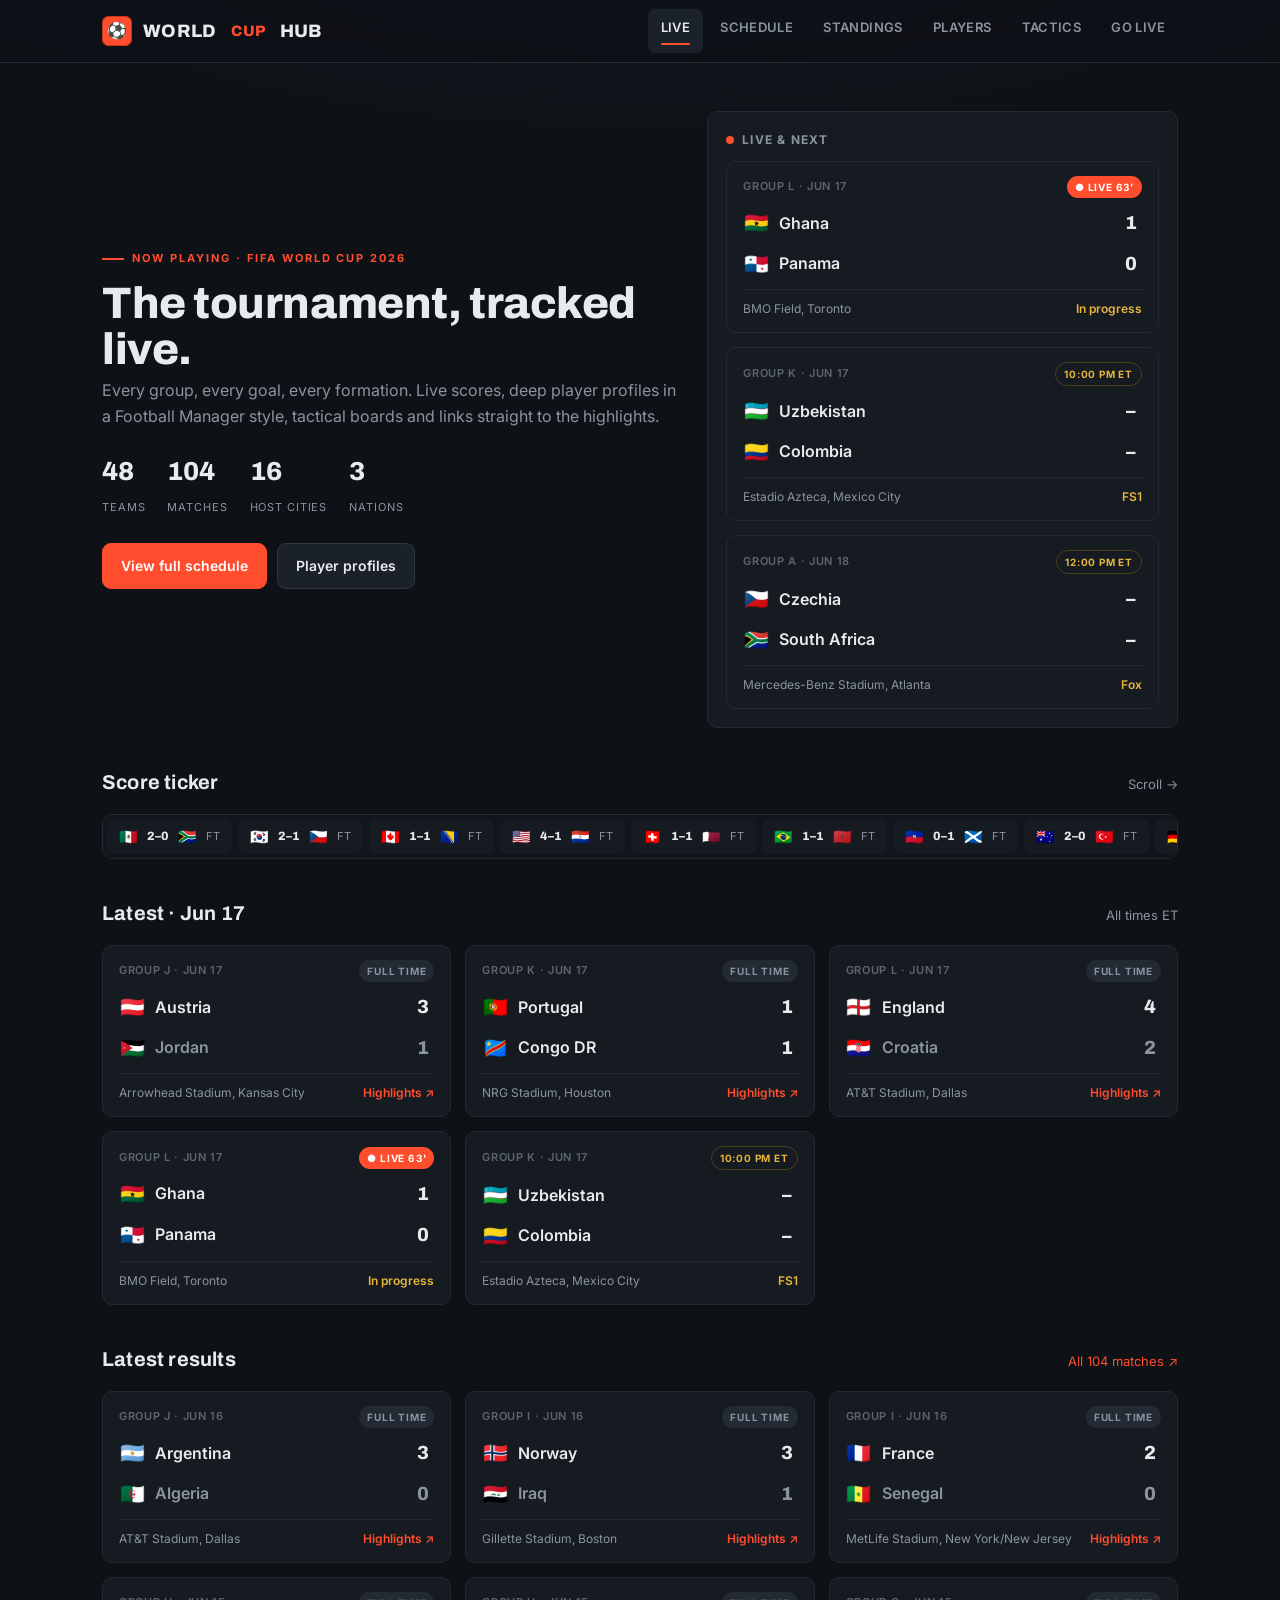
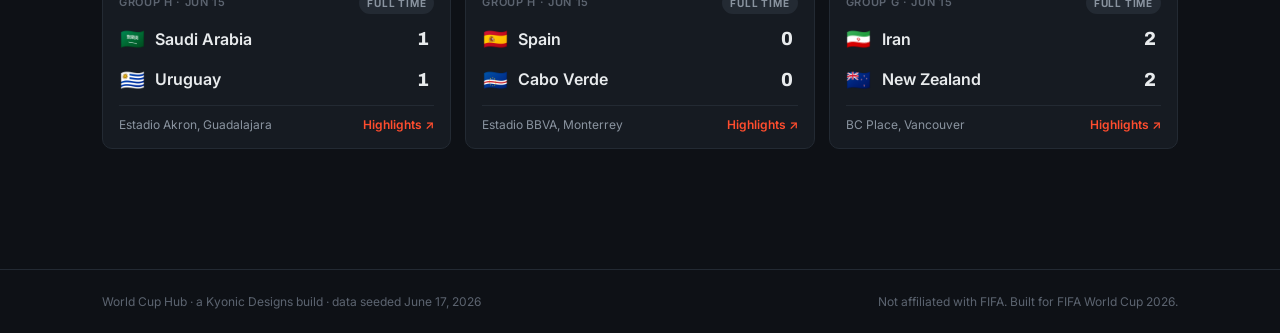
==== index.html @ a7c77908 "Add files via upload" ====
<!DOCTYPE html>
<html lang="en">
<head>
<meta charset="UTF-8" />
<meta name="viewport" content="width=device-width, initial-scale=1.0" />
<title>World Cup Hub — Live</title>
<link rel="preconnect" href="https://fonts.googleapis.com" />
<link rel="preconnect" href="https://fonts.gstatic.com" crossorigin />
<link href="https://fonts.googleapis.com/css2?family=Archivo:wght@600;700;800&family=Inter:wght@400;500;600;700&family=JetBrains+Mono:wght@400;500&display=swap" rel="stylesheet" />
<link rel="stylesheet" href="assets/style.css" />
</head>
<body>
<main class="wrap">
  <section class="hero">
    <div>
      <div class="eyebrow">Now playing</div>
      <h1 class="page" id="heroTitle">The tournament, tracked live.</h1>
      <p class="lede">Every group, every goal, every formation. Live scores, deep player profiles in a Football Manager style, tactical boards and links straight to the highlights.</p>
      <div class="hero-meta" id="heroMeta"></div>
      <div style="display:flex;gap:10px;margin-top:24px;flex-wrap:wrap">
        <a class="btn primary" href="schedule.html">View full schedule</a>
        <a class="btn" href="players.html">Player profiles</a>
      </div>
    </div>
    <div class="hero-art">
      <div class="panel" style="padding:18px">
        <div style="display:flex;align-items:center;gap:8px;margin-bottom:12px"><span class="dotlive" style="width:8px;height:8px;border-radius:50%;background:var(--accent)"></span><span style="font-size:12px;letter-spacing:.1em;text-transform:uppercase;color:var(--mute);font-weight:700">Live & next</span></div>
        <div id="heroMatches" class="grid"></div>
      </div>
    </div>
  </section>

  <div class="section-head" style="margin-top:30px"><h2>Score ticker</h2><span class="hint">Scroll →</span></div>
  <div class="ticker" id="ticker"></div>

  <div class="section-head"><h2 id="todayHead">Latest</h2><span class="hint">All times ET</span></div>
  <div class="grid cols-3" id="today"></div>

  <div class="section-head"><h2>Latest results</h2><a class="hint" href="schedule.html" style="color:var(--accent)">All 104 matches ↗</a></div>
  <div class="grid cols-3" id="recent"></div>
</main>

<script src="assets/data.js"></script>
<script src="assets/app.js"></script>

<script src="assets/live.js"></script> 
<script>
  mountNav("index.html");
  mountFoot();

  // pick the most recent date that has any finished or live match
  function latestActiveDate() {
    const played = WC.matches.filter(m => m.status !== "UP");
    return played.length ? played[played.length - 1].date : (WC.matches[0] && WC.matches[0].date);
  }

  function renderPage() {
    document.querySelector(".eyebrow").innerHTML = `Now playing · ${WC.meta.name}`;

    const meta = [
      [WC.meta.teams, "Teams"], [WC.meta.matches, "Matches"],
      ["16", "Host cities"], ["3", "Nations"]
    ];
    document.getElementById("heroMeta").innerHTML =
      meta.map(([b, s]) => `<div class="m"><b>${b}</b><span>${s}</span></div>`).join("");

    // hero: live games first, then next upcoming
    const heroEl = document.getElementById("heroMatches");
    heroEl.innerHTML = "";
    const live = WC.matches.filter(m => m.status === "LIVE");
    const upNext = WC.matches.filter(m => m.status === "UP").slice(0, 2);
    [...live, ...upNext].slice(0, 3).forEach(m => heroEl.append(matchCard(m)));

    // ticker: finished + live
    const tk = document.getElementById("ticker");
    tk.innerHTML = "";
    WC.matches.filter(m => m.status !== "UP").forEach(m => {
      tk.append(el(`<div class="tk">
        ${m.status === "LIVE" ? '<span class="dotlive"></span>' : ""}
        <span class="flag" style="font-size:15px;width:auto">${flag(m.hc)}</span>
        <span class="ts">${m.hs}–${m.as}</span>
        <span class="flag" style="font-size:15px;width:auto">${flag(m.ac)}</span>
        <span style="color:var(--mute);font-size:11px">${m.status === "LIVE" ? m.minute : "FT"}</span>
      </div>`));
    });

    // today = latest active date
    const today = latestActiveDate();
    document.querySelector("#todayHead").textContent = `Latest · ${today}`;
    const todayEl = document.getElementById("today");
    todayEl.innerHTML = "";
    WC.matches.filter(m => m.date === today).forEach(m => todayEl.append(matchCard(m)));

    // recent finished, excluding the latest date, newest first
    const recentEl = document.getElementById("recent");
    recentEl.innerHTML = "";
    WC.matches.filter(m => m.status === "FT" && m.date !== today)
      .slice(-6).reverse().forEach(m => recentEl.append(matchCard(m)));
  }

  // If live.js is loaded, fetch first then render. Otherwise render seed data.
  async function start() {
    if (typeof goLive === "function") {
      await goLive();
      // keep scores ticking during live games
      setInterval(async () => { await goLive(); renderPage(); }, 60000);
    }
    renderPage();
  }
  start();
</script>
</body>
</html>
---- assets/style.css ----
/* ============================================================
   World Cup Hub — shared styles
   Identity: "broadcast control room"
   Palette : ink #0E1116 / panel #161B22 / line #232A33
             chalk #E8EBED / mute #8A94A0
             accent (live/vermilion) #FF4D2E
             pitch green #1C5C3A
   Type    : Archivo (display, condensed weight) + Inter (body)
   ============================================================ */

:root {
  --ink:    #0E1116;
  --ink-2:  #11161C;
  --panel:  #161B22;
  --panel-2:#1B212A;
  --line:   #232A33;
  --line-2: #2E3742;
  --chalk:  #E8EBED;
  --mute:   #8A94A0;
  --mute-2: #5C6470;
  --accent: #FF4D2E;
  --accent-d:#C7361C;
  --gold:   #E7B53C;
  --green:  #1C5C3A;
  --green-l:#2A7A50;
  --win:    #3FB36B;
  --draw:   #C9A227;
  --loss:   #B3433F;
  --radius: 10px;
  --maxw:   1120px;
}

* { box-sizing: border-box; margin: 0; padding: 0; }

html { scroll-behavior: smooth; }

body {
  background:
    radial-gradient(1200px 500px at 50% -200px, #1a212b 0%, transparent 70%),
    var(--ink);
  color: var(--chalk);
  font-family: "Inter", system-ui, -apple-system, sans-serif;
  font-size: 16px;
  line-height: 1.6;
  -webkit-font-smoothing: antialiased;
  min-height: 100vh;
}

a { color: inherit; text-decoration: none; }

.display { font-family: "Archivo", "Inter", sans-serif; }

/* ---------- top bar ---------- */
.topbar {
  position: sticky; top: 0; z-index: 50;
  background: rgba(14, 17, 22, 0.82);
  backdrop-filter: blur(12px);
  border-bottom: 1px solid var(--line);
}
.topbar-inner {
  max-width: var(--maxw); margin: 0 auto;
  display: flex; align-items: center; gap: 28px;
  padding: 0 22px; height: 62px;
}
.brand {
  display: flex; align-items: center; gap: 11px;
  font-family: "Archivo", sans-serif;
  font-weight: 800; font-size: 18px; letter-spacing: 0.02em;
  text-transform: uppercase;
}
.brand-mark {
  width: 30px; height: 30px; border-radius: 7px;
  background: var(--accent);
  display: grid; place-items: center;
  font-size: 16px; color: #fff;
  box-shadow: 0 0 0 1px var(--accent-d) inset;
}
.brand small { color: var(--accent); }
.nav { display: flex; gap: 4px; margin-left: auto; flex-wrap: wrap; }
.nav a {
  font-size: 13px; font-weight: 600; letter-spacing: 0.03em;
  text-transform: uppercase; color: var(--mute);
  padding: 8px 13px; border-radius: 7px;
  transition: color .15s, background .15s;
}
.nav a:hover { color: var(--chalk); background: var(--panel); }
.nav a.active { color: var(--chalk); background: var(--panel-2); }
.nav a.active::after {
  content: ""; display: block; height: 2px; margin-top: 6px;
  background: var(--accent); border-radius: 2px;
}

/* ---------- layout ---------- */
.wrap { max-width: var(--maxw); margin: 0 auto; padding: 30px 22px 80px; }
.eyebrow {
  font-size: 11px; font-weight: 700; letter-spacing: 0.18em;
  text-transform: uppercase; color: var(--accent);
  display: flex; align-items: center; gap: 8px;
}
.eyebrow::before { content: ""; width: 22px; height: 2px; background: var(--accent); }
h1.page { font-family: "Archivo", sans-serif; font-weight: 800; font-size: clamp(28px, 5vw, 44px); letter-spacing: -0.01em; line-height: 1.05; margin: 12px 0 6px; }
.lede { color: var(--mute); max-width: 60ch; }
.section-head { display: flex; align-items: baseline; justify-content: space-between; gap: 16px; margin: 38px 0 16px; flex-wrap: wrap; }
.section-head h2 { font-family: "Archivo", sans-serif; font-weight: 700; font-size: 20px; letter-spacing: 0.01em; }
.section-head .hint { font-size: 13px; color: var(--mute); }

/* ---------- panels & cards ---------- */
.panel {
  background: var(--panel); border: 1px solid var(--line);
  border-radius: var(--radius);
}
.grid { display: grid; gap: 14px; }
.cols-2 { grid-template-columns: repeat(2, 1fr); }
.cols-3 { grid-template-columns: repeat(3, 1fr); }
@media (max-width: 820px){ .cols-2,.cols-3 { grid-template-columns: 1fr; } }

/* ---------- match card ---------- */
.match {
  background: var(--panel); border: 1px solid var(--line);
  border-radius: var(--radius); padding: 14px 16px;
  display: grid; gap: 10px;
  transition: border-color .15s, transform .15s;
}
.match:hover { border-color: var(--line-2); transform: translateY(-1px); }
.match-top { display: flex; align-items: center; justify-content: space-between; font-size: 11px; letter-spacing: 0.06em; text-transform: uppercase; color: var(--mute); }
.match-grp { color: var(--mute-2); font-weight: 600; }
.row { display: grid; grid-template-columns: 1fr auto; align-items: center; gap: 10px; }
.team-line { display: flex; align-items: center; gap: 10px; font-weight: 600; }
.team-line.win { color: var(--chalk); }
.team-line.dim { color: var(--mute); }
.flag { font-size: 20px; line-height: 1; width: 26px; text-align: center; }
.score { font-family: "Archivo", sans-serif; font-weight: 800; font-size: 19px; min-width: 22px; text-align: center; }
.score.dim { color: var(--mute); }

.badge { font-size: 10px; font-weight: 700; letter-spacing: 0.08em; text-transform: uppercase; padding: 3px 8px; border-radius: 999px; }
.badge.ft { background: var(--line); color: var(--mute); }
.badge.live { background: var(--accent); color: #fff; animation: pulse 1.6s infinite; }
.badge.up { background: transparent; color: var(--gold); border: 1px solid #4a3d18; }
@keyframes pulse { 0%,100%{opacity:1} 50%{opacity:.55} }

.match-foot { display: flex; align-items: center; justify-content: space-between; gap: 10px; border-top: 1px solid var(--line); padding-top: 9px; font-size: 12px; color: var(--mute); }
.venue { display: flex; align-items: center; gap: 6px; min-width: 0; }
.venue span { overflow: hidden; text-overflow: ellipsis; white-space: nowrap; }
.hl-link { color: var(--accent); font-weight: 600; white-space: nowrap; display: inline-flex; align-items: center; gap: 5px; }
.hl-link:hover { text-decoration: underline; }
.kick { color: var(--gold); font-weight: 600; white-space: nowrap; }

/* ---------- standings table ---------- */
.group-card { padding: 0; overflow: hidden; }
.group-card h3 { font-family:"Archivo",sans-serif; font-size: 14px; letter-spacing: 0.06em; text-transform: uppercase; padding: 12px 14px; border-bottom: 1px solid var(--line); display:flex; align-items:center; gap:8px; }
.group-card h3 .tag { background: var(--accent); color:#fff; width:22px;height:22px;border-radius:6px;display:grid;place-items:center;font-weight:800;font-size:12px; }
table.standings { width: 100%; border-collapse: collapse; font-size: 13px; }
table.standings th { text-align: right; font-weight: 600; color: var(--mute-2); font-size: 10.5px; letter-spacing: 0.05em; text-transform: uppercase; padding: 8px 6px; }
table.standings th:first-child, table.standings td:first-child { text-align: left; padding-left: 14px; }
table.standings td { text-align: right; padding: 9px 6px; border-top: 1px solid var(--line); }
table.standings td:last-child, table.standings th:last-child { padding-right: 14px; }
table.standings tr.qual td:first-child { box-shadow: inset 3px 0 0 var(--win); }
table.standings td.pts { font-weight: 800; color: var(--chalk); }
.tn { display:flex; align-items:center; gap:8px; font-weight:600; }
.pos { color: var(--mute-2); width: 14px; display:inline-block; }

/* ---------- player card ---------- */
.pcard { background: var(--panel); border:1px solid var(--line); border-radius: var(--radius); overflow:hidden; transition: border-color .15s, transform .15s; cursor:pointer; }
.pcard:hover { border-color: var(--accent-d); transform: translateY(-2px); }
.pcard-head { display:flex; align-items:center; gap:13px; padding:15px 16px; background: linear-gradient(180deg,var(--panel-2),var(--panel)); border-bottom:1px solid var(--line); }
.pnum { font-family:"Archivo",sans-serif; font-weight:800; font-size:30px; color: var(--accent); line-height:1; min-width:42px; }
.pmeta h3 { font-size:16px; font-weight:700; }
.pmeta .sub { font-size:12px; color: var(--mute); display:flex; gap:7px; align-items:center; flex-wrap:wrap; }
.pos-pill { background: var(--green); color:#cfeede; font-size:10px; font-weight:700; padding:2px 7px; border-radius:5px; letter-spacing:0.04em; }
.pcard-body { padding: 14px 16px; }
.statline { display:grid; grid-template-columns: repeat(4,1fr); gap:8px; margin-bottom:12px; }
.stat { background: var(--ink-2); border:1px solid var(--line); border-radius:8px; padding:8px; text-align:center; }
.stat b { font-family:"Archivo",sans-serif; font-size:18px; display:block; }
.stat span { font-size:10px; color:var(--mute); text-transform:uppercase; letter-spacing:0.05em; }
.form-pill { font-family:"Archivo",sans-serif; font-weight:800; }

/* attribute bars */
.attrs { display:grid; grid-template-columns: 1fr 1fr; gap:6px 18px; }
.attr { display:grid; grid-template-columns: 1fr auto; align-items:center; gap:8px; font-size:12px; }
.attr .bar { grid-column: 1 / -1; height:5px; border-radius:3px; background: var(--line); overflow:hidden; }
.attr .bar i { display:block; height:100%; background: var(--accent); border-radius:3px; }
.attr .label { color: var(--mute); }
.attr .val { font-family:"Archivo",sans-serif; font-weight:700; font-size:12px; }

/* ---------- pitch / formation ---------- */
.pitch {
  position: relative; width: 100%; aspect-ratio: 68 / 105;
  background:
    repeating-linear-gradient(0deg, #1f6743 0 9%, #1b5c3a 9% 18%);
  border: 2px solid rgba(255,255,255,0.18); border-radius: 10px;
  overflow: hidden;
}
.pitch::before, .pitch::after { content:""; position:absolute; border:2px solid rgba(255,255,255,0.18); }
.pitch::before { left:50%; top:-1px; width:0; height:102%; border-width:0 0 0 2px; transform:translateX(-1px); }
.pmark { position:absolute; border:2px solid rgba(255,255,255,0.18); }
.center-circle { width:34%; aspect-ratio:1; border-radius:50%; left:33%; top:42%; }
.center-line { left:0; right:0; top:50%; height:0; border-width:2px 0 0 0; border-style:solid; border-color:rgba(255,255,255,0.18); }
.box-top { left:24%; right:24%; top:-2px; height:14%; border-top:0; }
.box-bot { left:24%; right:24%; bottom:-2px; height:14%; border-bottom:0; }
.spot { position:absolute; transform:translate(-50%,-50%); text-align:center; width:54px; }
.spot .dot { width:34px; height:34px; margin:0 auto; border-radius:50%; background: var(--ink); border:2px solid var(--chalk); display:grid; place-items:center; font-family:"Archivo",sans-serif; font-weight:800; font-size:13px; color:var(--chalk); box-shadow:0 2px 8px rgba(0,0,0,0.4); }
.spot.gk .dot { background: var(--gold); color:#1a1405; border-color:#1a1405; }
.spot .nm { font-size:10px; margin-top:3px; color:#eafff2; text-shadow:0 1px 3px rgba(0,0,0,0.7); font-weight:600; line-height:1.1; }

/* ---------- buttons / filters ---------- */
.chips { display:flex; gap:8px; flex-wrap:wrap; }
.chip { font-size:12px; font-weight:600; letter-spacing:0.03em; text-transform:uppercase; color:var(--mute); background:var(--panel); border:1px solid var(--line); padding:7px 13px; border-radius:999px; cursor:pointer; transition:all .15s; }
.chip:hover { color:var(--chalk); border-color:var(--line-2); }
.chip.on { background:var(--accent); border-color:var(--accent); color:#fff; }

.btn { display:inline-flex; align-items:center; gap:8px; font-weight:600; font-size:14px; padding:11px 18px; border-radius:9px; border:1px solid var(--line-2); background:var(--panel-2); color:var(--chalk); cursor:pointer; transition:all .15s; }
.btn:hover { border-color:var(--accent); }
.btn.primary { background:var(--accent); border-color:var(--accent); color:#fff; }
.btn.primary:hover { background:var(--accent-d); }

/* ---------- hero (home) ---------- */
.hero { display:grid; grid-template-columns: 1.1fr 0.9fr; gap:30px; align-items:center; padding:18px 0 8px; }
@media (max-width:900px){ .hero { grid-template-columns:1fr; } }
.hero-meta { display:flex; gap:22px; flex-wrap:wrap; margin-top:22px; }
.hero-meta .m b { font-family:"Archivo",sans-serif; font-weight:800; font-size:26px; display:block; }
.hero-meta .m span { font-size:11px; color:var(--mute); text-transform:uppercase; letter-spacing:0.08em; }
.hero-art { position:relative; }

/* live ticker */
.ticker { background:var(--ink-2); border:1px solid var(--line); border-radius:var(--radius); padding:4px; display:flex; gap:6px; overflow-x:auto; }
.ticker::-webkit-scrollbar { height:6px; }
.ticker::-webkit-scrollbar-thumb { background:var(--line-2); border-radius:3px; }
.tk { flex:0 0 auto; padding:8px 12px; border-radius:7px; background:var(--panel); font-size:12px; display:flex; align-items:center; gap:9px; white-space:nowrap; }
.tk .ts { font-family:"Archivo",sans-serif; font-weight:800; }
.tk .dotlive { width:7px;height:7px;border-radius:50%;background:var(--accent); animation:pulse 1.6s infinite; }

/* ---------- misc ---------- */
.callout { background:var(--ink-2); border:1px solid var(--line); border-left:3px solid var(--accent); border-radius:8px; padding:14px 16px; font-size:14px; color:var(--mute); }
.callout b { color:var(--chalk); }
code, pre { font-family:"JetBrains Mono", ui-monospace, monospace; }
pre { background:#0a0d11; border:1px solid var(--line); border-radius:10px; padding:16px; overflow-x:auto; font-size:13px; line-height:1.6; color:#cdd6e0; }
pre .c { color:#5c6470; } pre .k { color:#ff8a6e; } pre .s { color:#9ad19a; } pre .f { color:#e7b53c; }
.steps { counter-reset:s; display:grid; gap:14px; }
.step { display:grid; grid-template-columns:auto 1fr; gap:14px; }
.step .n { counter-increment:s; width:30px;height:30px;border-radius:8px;background:var(--accent);color:#fff;font-family:"Archivo",sans-serif;font-weight:800;display:grid;place-items:center; }
.step .n::before { content:counter(s); }
.step h4 { font-size:15px; margin-bottom:3px; }
.step p { font-size:14px; color:var(--mute); }
.step a { color:var(--accent); }

footer.foot { border-top:1px solid var(--line); margin-top:40px; }
.foot-inner { max-width:var(--maxw); margin:0 auto; padding:22px; display:flex; justify-content:space-between; gap:14px; flex-wrap:wrap; font-size:12px; color:var(--mute-2); }

:focus-visible { outline:2px solid var(--accent); outline-offset:2px; border-radius:4px; }
@media (prefers-reduced-motion: reduce){ *{ animation:none !important; transition:none !important; } }
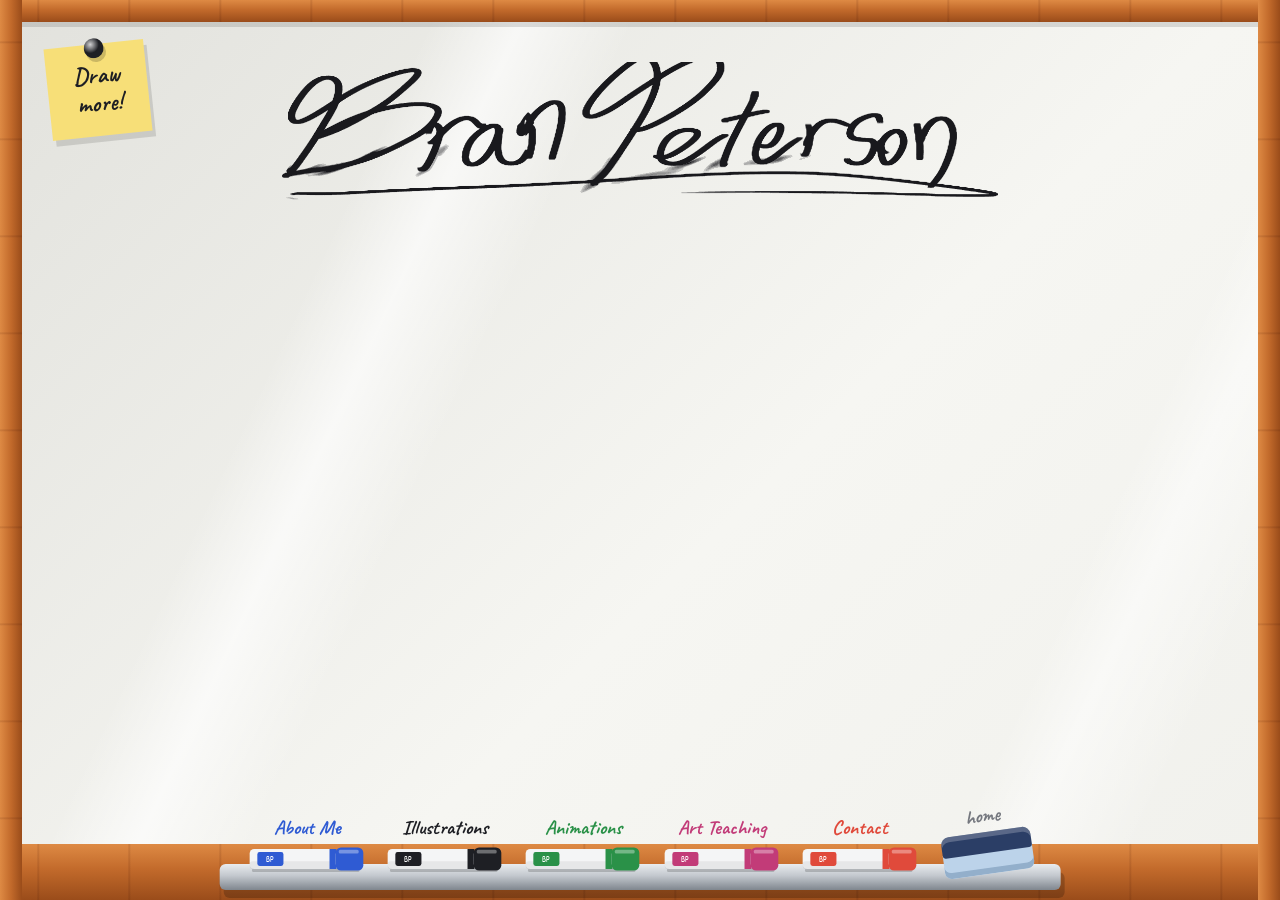
==== commit 01f6cd0b: "Replace World Cup Hub with Bran Peterson portfolio site Whiteboard themed portfolio for Bran Peterso" ====
--- a/index.html
+++ b/index.html
@@ -1,113 +1,182 @@
-<!DOCTYPE html>
+<!doctype html>
 <html lang="en">
 <head>
-<meta charset="UTF-8" />
-<meta name="viewport" content="width=device-width, initial-scale=1.0" />
-<title>World Cup Hub — Live</title>
-<link rel="preconnect" href="https://fonts.googleapis.com" />
-<link rel="preconnect" href="https://fonts.gstatic.com" crossorigin />
-<link href="https://fonts.googleapis.com/css2?family=Archivo:wght@600;700;800&family=Inter:wght@400;500;600;700&family=JetBrains+Mono:wght@400;500&display=swap" rel="stylesheet" />
-<link rel="stylesheet" href="assets/style.css" />
+<meta charset="utf-8">
+<meta name="viewport" content="width=device-width, initial-scale=1, viewport-fit=cover">
+<title>Bran Peterson | Illustrator, Animator, Art Teacher</title>
+<meta name="description" content="Bran Peterson: illustration, animation and art teaching portfolio. Commissions and workshops open.">
+<meta property="og:title" content="Bran Peterson">
+<meta property="og:description" content="Illustrator, animator and art teacher.">
+<meta property="og:image" content="images/doodles/signature.png">
+<link rel="icon" href="data:image/svg+xml,%3Csvg xmlns='http://www.w3.org/2000/svg' viewBox='0 0 32 32'%3E%3Crect width='32' height='32' rx='6' fill='%23C26A2B'/%3E%3Crect x='3' y='3' width='26' height='26' rx='3' fill='%23F6F6F2'/%3E%3Cpath d='M8 21c3-9 6-11 7-8s-4 8 0 7 5-7 9-6' stroke='%231E1F24' stroke-width='2.4' fill='none' stroke-linecap='round'/%3E%3C/svg%3E">
+<link rel="preconnect" href="https://fonts.googleapis.com">
+<link rel="preconnect" href="https://fonts.gstatic.com" crossorigin>
+<link href="https://fonts.googleapis.com/css2?family=Caveat:wght@500;700&family=Patrick+Hand&family=Permanent+Marker&display=swap" rel="stylesheet">
+<link rel="stylesheet" href="css/style.css">
 </head>
 <body>
-<main class="wrap">
-  <section class="hero">
-    <div>
-      <div class="eyebrow">Now playing</div>
-      <h1 class="page" id="heroTitle">The tournament, tracked live.</h1>
-      <p class="lede">Every group, every goal, every formation. Live scores, deep player profiles in a Football Manager style, tactical boards and links straight to the highlights.</p>
-      <div class="hero-meta" id="heroMeta"></div>
-      <div style="display:flex;gap:10px;margin-top:24px;flex-wrap:wrap">
-        <a class="btn primary" href="schedule.html">View full schedule</a>
-        <a class="btn" href="players.html">Player profiles</a>
+<a class="skip" href="#board">Skip to content</a>
+
+<!-- wood frame around the whole site -->
+<div class="frame" aria-hidden="true"><i class="t"></i><i class="b"></i><i class="l"></i><i class="r"></i><span class="lip"></span></div>
+
+<button id="drawmore" class="postit" type="button" aria-pressed="false" title="Draw on the board">
+  <span class="mag"></span><span id="dmtxt">Draw<br>more!</span>
+</button>
+<div class="toast" id="toast" role="status" aria-live="polite"></div>
+
+<main id="board" tabindex="-1">
+
+  <!-- ============ HOME ============ -->
+  <section class="view" id="v-home" aria-label="Home">
+    <div class="hero" id="hero">
+      <h1 class="sig" id="sig">
+        <span class="visually-hidden">Bran Peterson</span>
+        <svg id="sigsvg" aria-hidden="true"></svg>
+      </h1>
+      <p class="tag" id="tag"></p>
+
+      <a class="cluster" id="c-about" href="#about" data-go="about">
+        <span class="lab">About Me</span>
+        <span class="doodle"><img src="images/doodles/head.png" alt="" width="243" height="328">
+          <svg class="wink" viewBox="0 0 30 14" aria-hidden="true"><path d="M2 10 Q15 0 28 10"/></svg>
+          <span class="hello">hi, I'm Bran!</span></span>
+      </a>
+      <a class="cluster" id="c-ill" href="#illustrations" data-go="illustrations">
+        <span class="lab">Illustrations</span>
+        <span class="doodle"><img src="images/doodles/horse.png" alt="" width="474" height="451">
+          <svg class="dust" viewBox="0 0 60 30" aria-hidden="true"><path d="M50 8 L10 8 M56 18 L4 18 M46 27 L20 27"/></svg></span>
+      </a>
+      <a class="cluster" id="c-anim" href="#animations" data-go="animations">
+        <span class="lab">Animations</span>
+        <span class="doodle"><img src="images/doodles/camera.png" alt="" width="207" height="338">
+          <span class="reel r1"></span><span class="reel r2"></span><span class="cone"></span></span>
+      </a>
+      <a class="cluster" id="c-teach" href="#teaching" data-go="teaching">
+        <span class="lab">Art Teaching<br>Portfolio</span>
+        <span class="doodle"><img src="images/doodles/basket.png" alt="" width="423" height="405">
+          <svg class="apple" viewBox="0 0 44 48" aria-hidden="true"><circle cx="22" cy="27" r="17"/><path class="stem" d="M22 10 Q24 3 31 2"/></svg></span>
+      </a>
+      <a class="cluster" id="c-contact" href="#contact" data-go="contact">
+        <span class="lab">Contact /<br>Commissions</span>
+        <span class="doodle"><img src="images/doodles/mailhand.png" alt="" width="246" height="270">
+          <svg class="env" viewBox="0 0 60 42" aria-hidden="true"><rect x="3" y="3" width="54" height="36" rx="3"/><path d="M4 5 L30 24 L56 5"/></svg></span>
+      </a>
+      <div class="scrollhint" id="scrollhint" aria-hidden="true"><span>scroll<br>&darr;</span></div>
+    </div>
+    <div id="previews"></div>
+  </section>
+
+  <!-- ============ ILLUSTRATIONS ============ -->
+  <section class="view" id="v-illustrations" hidden aria-labelledby="t-ill">
+    <div class="shead"></div>
+    <header class="stitle c-ink"><h2 class="mh" id="t-ill">Illustrations</h2><span class="squig"></span><p class="sub" data-text="illustrations.intro"></p>
+      <div class="chips" id="chips" role="toolbar" aria-label="Filter illustrations"></div></header>
+    <div class="masonry" id="gallery"></div>
+  </section>
+
+  <!-- ============ ANIMATIONS ============ -->
+  <section class="view" id="v-animations" hidden aria-labelledby="t-anim">
+    <div class="shead"></div>
+    <header class="stitle c-green"><h2 class="mh" id="t-anim">Animations</h2><span class="squig"></span><p class="sub" data-text="animations.intro"></p></header>
+    <div class="screenwrap">
+      <div><div class="screen" id="reel"></div><p class="reelcap" id="reelcap"></p></div>
+      <div class="reelside"><div class="postit big" id="animnote"><span class="mag"></span></div>
+        <p class="hs c-green sidehand">loops, GIFs,<br>title cards</p></div>
+    </div>
+    <div class="h2 c-green"><h3 class="mh">Shorts &amp; loops</h3><span class="squig"></span></div>
+    <div class="strip" id="strip"></div>
+    <div class="h2 c-green"><h3 class="mh">How a shot gets made</h3><span class="squig"></span></div>
+    <div class="process" id="process"></div>
+  </section>
+
+  <!-- ============ ART TEACHING ============ -->
+  <section class="view" id="v-teaching" hidden aria-labelledby="t-teach">
+    <div class="shead"></div>
+    <header class="stitle c-magenta"><h2 class="mh" id="t-teach">Art Teaching</h2><span class="squig"></span><p class="sub" data-text="teaching.intro"></p></header>
+
+    <div class="teachtop">
+      <div><h3 class="mh h-sm">What I teach</h3><ul class="checks" id="checks"></ul></div>
+      <div class="basketcol"><img src="images/doodles/basket.png" alt="" class="basketimg"><div class="postit pink" id="tip"><span class="mag"></span></div></div>
+      <div class="bigcircle" id="taught"></div>
+    </div>
+
+    <!-- Teaching philosophy -->
+    <div class="h2 c-magenta"><h3 class="mh">Teaching philosophy</h3><span class="squig"></span></div>
+    <div class="philosophy">
+      <figure class="bubble" id="quote"></figure>
+      <ol class="principles" id="principles"></ol>
+    </div>
+
+    <!-- Classroom photos -->
+    <div class="h2 c-magenta h2-row"><div><h3 class="mh">In the classroom</h3><span class="squig"></span></div>
+      <span class="postit blue small tilt-r">photos shared<br>with permission</span></div>
+    <div class="clothesline" id="classroom"></div>
+
+    <div class="h2 c-magenta"><h3 class="mh">Lesson plans</h3><span class="squig"></span></div>
+    <div class="lessons" id="lessons"></div>
+
+    <div class="h2 c-magenta"><h3 class="mh">Student work</h3><span class="squig"></span></div>
+    <div class="wall" id="wall"></div>
+    <p class="center"><a class="see c-magenta" href="#contact" data-go="contact">book a workshop</a></p>
+  </section>
+
+  <!-- ============ ABOUT ============ -->
+  <section class="view" id="v-about" hidden aria-labelledby="t-about">
+    <div class="shead"></div>
+    <header class="stitle c-blue"><h2 class="mh" id="t-about">About Me</h2><span class="squig"></span></header>
+    <div class="aboutgrid">
+      <div class="polaroid"><span class="mag" style="--c:var(--blue)"></span><div class="ph" id="aboutphoto"></div><span class="cap">me, probably drawing</span></div>
+      <div><div class="bio" id="bio"></div>
+        <h3 class="mh h-sm">Tools I use</h3><div class="tools" id="tools"></div></div>
+    </div>
+    <div class="h2"><h3 class="mh">So far</h3></div>
+    <div class="timeline" id="timeline"></div>
+  </section>
+
+  <!-- ============ CONTACT ============ -->
+  <section class="view" id="v-contact" hidden aria-labelledby="t-contact">
+    <div class="shead"></div>
+    <header class="stitle c-red"><h2 class="mh" id="t-contact">Let's make something</h2><span class="squig"></span><p class="sub" data-text="contact.intro"></p></header>
+    <div class="contactgrid">
+      <div>
+        <div class="menu"><span class="mag"></span><span class="mag m2"></span><h3>Commission menu</h3><div id="menu"></div></div>
+        <div class="oval" id="reach"></div>
       </div>
-    </div>
-    <div class="hero-art">
-      <div class="panel" style="padding:18px">
-        <div style="display:flex;align-items:center;gap:8px;margin-bottom:12px"><span class="dotlive" style="width:8px;height:8px;border-radius:50%;background:var(--accent)"></span><span style="font-size:12px;letter-spacing:.1em;text-transform:uppercase;color:var(--mute);font-weight:700">Live & next</span></div>
-        <div id="heroMatches" class="grid"></div>
-      </div>
+      <form id="form" novalidate>
+        <div class="two">
+          <div class="f"><label for="fn">Your name</label><input id="fn" name="name" type="text" autocomplete="name" required></div>
+          <div class="f"><label for="fe">Email</label><input id="fe" name="email" type="email" autocomplete="email" required></div>
+        </div>
+        <fieldset class="f"><legend>What are we making?</legend><div class="opts" id="opts"></div></fieldset>
+        <div class="f"><label for="fm">Tell me about it</label><textarea id="fm" name="message" required placeholder="What you have in mind, rough timeline, where it'll be used..."></textarea></div>
+        <input type="text" name="_gotcha" class="hp" tabindex="-1" autocomplete="off" aria-hidden="true">
+        <div class="sendrow" id="sendrow">
+          <button class="send" id="send" type="submit">Send</button>
+          <img class="hand" src="images/doodles/mailhand.png" alt="">
+          <svg class="env2" viewBox="0 0 60 42" aria-hidden="true"><rect x="3" y="3" width="54" height="36" rx="3"/><path d="M4 5 L30 24 L56 5"/></svg>
+          <span class="formmsg" id="formmsg" role="status" aria-live="polite"></span>
+        </div>
+      </form>
     </div>
   </section>
-
-  <div class="section-head" style="margin-top:30px"><h2>Score ticker</h2><span class="hint">Scroll →</span></div>
-  <div class="ticker" id="ticker"></div>
-
-  <div class="section-head"><h2 id="todayHead">Latest</h2><span class="hint">All times ET</span></div>
-  <div class="grid cols-3" id="today"></div>
-
-  <div class="section-head"><h2>Latest results</h2><a class="hint" href="schedule.html" style="color:var(--accent)">All 104 matches ↗</a></div>
-  <div class="grid cols-3" id="recent"></div>
 </main>
 
-<script src="assets/data.js"></script>
-<script src="assets/app.js"></script>
+<canvas id="ink" aria-hidden="true"></canvas>
 
-<script src="assets/live.js"></script> 
-<script>
-  mountNav("index.html");
-  mountFoot();
+<div class="lb" id="lb" role="dialog" aria-modal="true" aria-label="Enlarged image" hidden>
+  <button class="nav" id="lbprev" type="button" aria-label="Previous">&larr; prev</button>
+  <div class="sheet lbsheet"><span class="mag"></span><span class="mag m2" style="--c:var(--blue)"></span><div id="lbart"></div></div>
+  <div class="lbpost" id="lbinfo"></div>
+  <button class="nav" id="lbnext" type="button" aria-label="Next">next &rarr;</button>
+  <button class="nav x" id="lbx" type="button">esc to close &times;</button>
+</div>
 
-  // pick the most recent date that has any finished or live match
-  function latestActiveDate() {
-    const played = WC.matches.filter(m => m.status !== "UP");
-    return played.length ? played[played.length - 1].date : (WC.matches[0] && WC.matches[0].date);
-  }
+<div id="wipe" aria-hidden="true"><div class="cover"></div><div class="eraser"></div></div>
+<nav id="tray" aria-label="Sections"></nav>
 
-  function renderPage() {
-    document.querySelector(".eyebrow").innerHTML = `Now playing · ${WC.meta.name}`;
-
-    const meta = [
-      [WC.meta.teams, "Teams"], [WC.meta.matches, "Matches"],
-      ["16", "Host cities"], ["3", "Nations"]
-    ];
-    document.getElementById("heroMeta").innerHTML =
-      meta.map(([b, s]) => `<div class="m"><b>${b}</b><span>${s}</span></div>`).join("");
-
-    // hero: live games first, then next upcoming
-    const heroEl = document.getElementById("heroMatches");
-    heroEl.innerHTML = "";
-    const live = WC.matches.filter(m => m.status === "LIVE");
-    const upNext = WC.matches.filter(m => m.status === "UP").slice(0, 2);
-    [...live, ...upNext].slice(0, 3).forEach(m => heroEl.append(matchCard(m)));
-
-    // ticker: finished + live
-    const tk = document.getElementById("ticker");
-    tk.innerHTML = "";
-    WC.matches.filter(m => m.status !== "UP").forEach(m => {
-      tk.append(el(`<div class="tk">
-        ${m.status === "LIVE" ? '<span class="dotlive"></span>' : ""}
-        <span class="flag" style="font-size:15px;width:auto">${flag(m.hc)}</span>
-        <span class="ts">${m.hs}–${m.as}</span>
-        <span class="flag" style="font-size:15px;width:auto">${flag(m.ac)}</span>
-        <span style="color:var(--mute);font-size:11px">${m.status === "LIVE" ? m.minute : "FT"}</span>
-      </div>`));
-    });
-
-    // today = latest active date
-    const today = latestActiveDate();
-    document.querySelector("#todayHead").textContent = `Latest · ${today}`;
-    const todayEl = document.getElementById("today");
-    todayEl.innerHTML = "";
-    WC.matches.filter(m => m.date === today).forEach(m => todayEl.append(matchCard(m)));
-
-    // recent finished, excluding the latest date, newest first
-    const recentEl = document.getElementById("recent");
-    recentEl.innerHTML = "";
-    WC.matches.filter(m => m.status === "FT" && m.date !== today)
-      .slice(-6).reverse().forEach(m => recentEl.append(matchCard(m)));
-  }
-
-  // If live.js is loaded, fetch first then render. Otherwise render seed data.
-  async function start() {
-    if (typeof goLive === "function") {
-      await goLive();
-      // keep scores ticking during live games
-      setInterval(async () => { await goLive(); renderPage(); }, 60000);
-    }
-    renderPage();
-  }
-  start();
-</script>
+<script src="js/content.js"></script>
+<script src="js/signature.js"></script>
+<script src="js/main.js"></script>
 </body>
 </html>
--- a/css/style.css
+++ b/css/style.css
@@ -0,0 +1,403 @@
+/* =====================================================================
+   Bran Peterson portfolio: the whiteboard
+   Layout idea: the browser window IS the whiteboard. A wood frame sits
+   fixed around the edges, the board surface scrolls inside it, and the
+   marker tray at the bottom is the navigation.
+   ===================================================================== */
+:root{
+  /* marker colors = sections */
+  --ink:#1E1F24; --blue:#2F5BD3; --green:#2A9148; --magenta:#C23B78; --red:#E04A3B;
+  /* board + furniture */
+  --board:#F6F6F2; --board-edge:#E4E4DE; --paper:#FFFFFF; --ghost:#A4A7AC;
+  --wood:#C26A2B; --wood-hi:#DE8A44; --wood-lo:#9A4C1A;
+  --postit:#F7DF78; --postit-pink:#F3B8C8; --postit-blue:#BFE3F2; --postit-green:#C9EBB5;
+  --grey:#74777E; --body:#33363C; --wall:#2A2724;
+  /* type */
+  --fh:"Permanent Marker","Marker Felt","Comic Sans MS",cursive;
+  --fs:"Caveat","Segoe Print","Bradley Hand",cursive;
+  --fb:"Patrick Hand","Segoe Print","Comic Sans MS",sans-serif;
+  /* sizes */
+  --frame:22px; --tray:74px; --shadow:5px 8px 0 rgba(0,0,0,.12);
+  color-scheme:light;
+}
+/* The whiteboard is a physical object, so it stays light. Only the wall
+   behind the frame (seen on overscroll / very wide screens) darkens. */
+@media (prefers-color-scheme:dark){ :root{ --wall:#141518; } }
+
+*{box-sizing:border-box}
+html,body{margin:0;height:100%}
+body{background:var(--wall);font-family:var(--fb);color:var(--ink);overflow:hidden;-webkit-font-smoothing:antialiased}
+img{max-width:100%}
+a{color:inherit}
+button{font:inherit;color:inherit}
+.visually-hidden{position:absolute!important;width:1px;height:1px;overflow:hidden;clip:rect(0 0 0 0);white-space:nowrap}
+.skip{position:fixed;left:-999px;top:8px;z-index:100;background:var(--postit);padding:8px 14px;font-family:var(--fs);font-weight:700;font-size:22px}
+.skip:focus{left:40px}
+:focus-visible{outline:3px dashed var(--blue);outline-offset:5px}
+.center{text-align:center}
+.c-ink{color:var(--ink)}.c-blue{color:var(--blue)}.c-green{color:var(--green)}.c-magenta{color:var(--magenta)}.c-red{color:var(--red)}
+
+/* ---------------- frame ---------------- */
+.frame{position:fixed;inset:0;pointer-events:none;z-index:50}
+.frame i{position:absolute;background:linear-gradient(180deg,var(--wood-hi),var(--wood) 45%,var(--wood-lo))}
+.frame i::after{content:"";position:absolute;inset:0;background:repeating-linear-gradient(90deg,transparent 0 37px,rgba(90,40,10,.16) 38px,transparent 40px 91px);mix-blend-mode:multiply}
+.frame .t{left:0;right:0;top:0;height:var(--frame)}
+.frame .b{left:0;right:0;bottom:0;height:calc(var(--tray) - 18px + env(safe-area-inset-bottom,0px))}
+.frame .l,.frame .r{top:0;bottom:0;width:var(--frame);background:linear-gradient(90deg,var(--wood-hi),var(--wood) 50%,var(--wood-lo))}
+.frame .l::after,.frame .r::after{background:repeating-linear-gradient(180deg,transparent 0 41px,rgba(90,40,10,.16) 42px,transparent 44px 97px)}
+.frame .l{left:0}.frame .r{right:0}
+.frame .lip{position:absolute;left:var(--frame);right:var(--frame);top:var(--frame);height:5px;background:rgba(0,0,0,.12)}
+
+/* ---------------- board ---------------- */
+#board{position:fixed;left:var(--frame);right:var(--frame);top:var(--frame);bottom:calc(var(--tray) - 18px + env(safe-area-inset-bottom,0px));
+  overflow-y:auto;overflow-x:hidden;outline:none;scrollbar-width:thin;scrollbar-color:#C9CBCF transparent;
+  background:
+   linear-gradient(115deg,transparent 0 18%,rgba(255,255,255,.65) 22%,transparent 27% 58%,rgba(255,255,255,.5) 61%,transparent 66%),
+   linear-gradient(135deg,rgba(210,210,204,.55),rgba(237,237,233,0) 35%,rgba(226,226,221,.35) 70%,rgba(214,214,208,.6)),
+   var(--board);
+  background-attachment:local}
+.view{min-height:100%;padding:28px clamp(18px,4vw,60px) 150px;position:relative}
+.view[hidden]{display:none}
+
+/* ---------------- type ---------------- */
+.mh{font-family:var(--fh);font-weight:400;line-height:1.05;margin:0;text-wrap:balance}
+.hs{font-family:var(--fs);font-weight:700}
+.squig{display:block;height:14px;width:min(var(--sw,420px),85%);margin-top:4px;background:currentColor;
+  -webkit-mask:url("data:image/svg+xml,%3Csvg xmlns='http://www.w3.org/2000/svg' viewBox='0 0 520 16' preserveAspectRatio='none'%3E%3Cpath d='M3 9 Q45 1 90 9 T180 9 T270 9 T360 9 T450 9 T517 8' stroke='black' stroke-width='5' fill='none' stroke-linecap='round'/%3E%3C/svg%3E") center/100% 100% no-repeat;
+          mask:url("data:image/svg+xml,%3Csvg xmlns='http://www.w3.org/2000/svg' viewBox='0 0 520 16' preserveAspectRatio='none'%3E%3Cpath d='M3 9 Q45 1 90 9 T180 9 T270 9 T360 9 T450 9 T517 8' stroke='black' stroke-width='5' fill='none' stroke-linecap='round'/%3E%3C/svg%3E") center/100% 100% no-repeat}
+.sub{font-size:clamp(19px,1.6vw,24px);color:#4B4E55;margin:.7em 0 0;max-width:62ch}
+.h-sm{font-size:clamp(28px,2.6vw,40px)}
+
+/* ---------------- post-its & magnets ---------------- */
+.postit{background:var(--postit);font-family:var(--fs);font-weight:700;padding:14px 18px;box-shadow:3px 6px 0 rgba(0,0,0,.12);position:relative;display:inline-block;line-height:1.15;color:var(--ink);border:0}
+.postit.pink{background:var(--postit-pink)}.postit.blue{background:var(--postit-blue)}.postit.green{background:var(--postit-green)}
+.postit.small{font-size:22px;padding:10px 16px}
+.postit.big{font-size:30px;padding:30px 26px;transform:rotate(4deg)}
+.tilt-r{transform:rotate(3deg)}
+.mag{position:absolute;left:50%;top:-9px;width:26px;height:26px;margin-left:-13px;border-radius:50%;
+  background:radial-gradient(circle at 35% 30%,rgba(255,255,255,.8),transparent 45%),var(--c,var(--red));box-shadow:2px 4px 0 rgba(0,0,0,.18);z-index:2}
+.mag.m2{left:88%;--c:var(--postit)}
+
+#drawmore{position:fixed;left:calc(var(--frame) + 26px);top:calc(var(--frame) + 22px);z-index:45;width:100px;height:92px;font-size:24px;text-align:center;
+  display:flex;align-items:center;justify-content:center;transform:rotate(-6deg);cursor:pointer;transition:transform .2s}
+#drawmore:hover{transform:rotate(-2deg) scale(1.05)}
+#drawmore .mag{--c:var(--ink);width:20px;height:20px;margin-left:-10px;top:-6px}
+body.drawing #drawmore{background:var(--postit-green)}
+.toast{position:fixed;left:50%;top:calc(var(--frame) + 16px);transform:translateX(-50%) rotate(-1deg);z-index:70;background:var(--postit-green);font-family:var(--fs);font-weight:700;font-size:24px;padding:10px 20px;box-shadow:3px 5px 0 rgba(0,0,0,.12);opacity:0;transition:opacity .3s;pointer-events:none;white-space:nowrap}
+.toast.on{opacity:1}
+
+/* ---------------- home hero ---------------- */
+.hero{position:relative;height:calc(100vh - var(--frame) - var(--tray) + 18px);height:calc(100dvh - var(--frame) - var(--tray) + 18px);min-height:600px;max-width:1400px;margin:0 auto}
+.sig{position:absolute;left:50%;top:1.5%;width:min(56vw,760px);transform:translateX(-50%);margin:0;line-height:0}
+.sig svg{width:100%;height:auto;display:block;overflow:visible}
+.tag{position:absolute;left:0;right:0;top:calc(1.5% + min(56vw,760px)*.1925 + 14px);margin:0;text-align:center;font-family:var(--fs);font-weight:700;font-size:clamp(18px,2vw,30px);color:#55585E;opacity:0;transition:opacity .6s}
+.tag b{font-weight:700;color:#A0A3A9;margin:0 .5em}
+.cluster{position:absolute;display:block;text-decoration:none;opacity:0;transform:translateY(10px);transition:opacity .5s,transform .5s;cursor:pointer}
+.cluster.in{opacity:1;transform:none}
+.cluster .lab{font-family:var(--fh);font-size:clamp(20px,2.4vw,36px);line-height:1.05;white-space:nowrap;display:inline-block;padding-bottom:8px;
+  background:linear-gradient(currentColor,currentColor) 0 100%/100% 3.5px no-repeat;border-radius:2px}
+.cluster img{display:block;pointer-events:none;user-select:none;height:auto}
+.cluster .doodle{position:relative;display:block;margin-top:8px}
+#c-about{left:7%;top:34%;color:var(--blue)} #c-about img{width:clamp(90px,11vw,160px)}
+#c-ill{left:21%;top:51%;color:var(--ink)} #c-ill img{width:clamp(170px,21vw,300px)}
+#c-anim{left:45%;top:33%;color:var(--green)} #c-anim img{width:clamp(70px,8.6vw,124px);margin-left:20%}
+#c-teach{left:63%;top:48%;color:var(--magenta)} #c-teach img{width:clamp(140px,16.5vw,235px)}
+#c-contact{left:80%;top:33%;color:var(--red)} #c-contact img{width:clamp(80px,9.5vw,136px);margin-left:14%}
+.scrollhint{position:absolute;right:3%;bottom:5%;font-family:var(--fs);font-weight:700;font-size:26px;color:var(--grey);text-align:center;opacity:0;transition:opacity .6s}
+.scrollhint span{display:block;animation:bob 1.6s ease-in-out infinite}
+@keyframes bob{50%{transform:translateY(6px)}}
+.cluster.in .doodle{animation:breathe 4s ease-in-out infinite}
+@keyframes breathe{50%{transform:scale(1.015)}}
+
+/* doodle bits ------------------------------------------------------- */
+#c-about .doodle{perspective:600px}
+#c-about:hover .doodle img,#c-about.play .doodle img{animation:turn .7s ease-in-out forwards}
+@keyframes turn{0%{transform:rotateY(0)}50%{transform:rotateY(90deg)}51%{transform:rotateY(90deg) scaleX(-1)}100%{transform:rotateY(0) scaleX(-1)}}
+.wink{position:absolute;left:30%;top:30%;width:28px;opacity:0;fill:none;stroke:var(--blue);stroke-width:4;stroke-linecap:round}
+#c-about:hover .wink,#c-about.play .wink{animation:wink .9s .6s both}
+@keyframes wink{0%,100%{opacity:0}20%,70%{opacity:1}}
+.hello{position:absolute;left:100%;top:-6px;background:var(--postit-blue);color:var(--ink);font-family:var(--fs);font-weight:700;font-size:22px;padding:8px 14px;box-shadow:3px 5px 0 rgba(0,0,0,.1);transform:rotate(5deg) scale(0);transform-origin:0 100%;transition:transform .3s cubic-bezier(.3,1.6,.6,1) .5s;white-space:nowrap}
+#c-about:hover .hello,#c-about.play .hello,#c-about:focus-visible .hello{transform:rotate(5deg) scale(1)}
+#c-ill:hover .doodle img{animation:gallop .38s ease-in-out infinite}
+@keyframes gallop{0%,100%{transform:translateY(0) rotate(0)}25%{transform:translateY(-6px) rotate(-1.5deg)}75%{transform:translateY(2px) rotate(1deg)}}
+#c-ill.play .doodle img{animation:gallop .3s infinite,runoff .75s cubic-bezier(.5,0,.9,.6) forwards}
+@keyframes runoff{to{translate:110vw 0}}
+.dust{position:absolute;left:-30px;bottom:6%;width:60px;opacity:0;stroke:var(--ink);stroke-width:3;stroke-linecap:round;transition:opacity .2s}
+#c-ill:hover .dust,#c-ill.play .dust{opacity:.6}
+#c-anim:hover .doodle,#c-anim.play .doodle{animation:wobble .5s ease-in-out infinite}
+@keyframes wobble{0%,100%{transform:rotate(-6deg)}50%{transform:rotate(6deg)}}
+.reel{position:absolute;border:3px dashed var(--green);border-radius:50%;opacity:0;aspect-ratio:1}
+.reel.r1{left:62%;top:2%;width:34%}.reel.r2{left:68%;top:30%;width:26%}
+#c-anim:hover .reel,#c-anim.play .reel{opacity:.8;animation:spin .9s linear infinite}
+#c-anim .r2{animation-direction:reverse!important}
+@keyframes spin{to{transform:rotate(360deg)}}
+.cone{position:absolute;left:60%;top:20%;width:0;height:0;border-top:60px solid transparent;border-bottom:60px solid transparent;border-left:0 solid rgba(42,145,72,.18);transition:border-left-width .5s}
+#c-anim.play .cone{border-left-width:340px}
+#c-teach:hover .doodle img,#c-teach.play .doodle img{transform:rotate(6deg);transition:transform .3s}
+.apple{position:absolute;right:8%;bottom:16%;width:44px;opacity:0;fill:none;stroke:var(--magenta);stroke-width:4;stroke-linecap:round}
+.apple .stem{stroke:var(--green)}
+#c-teach:hover .apple{opacity:1;animation:roll .9s ease-out forwards}
+#c-teach.play .apple{opacity:1;animation:roll .5s ease-out forwards,hop .5s .5s ease-in-out}
+@keyframes roll{from{transform:translateX(0) rotate(0)}to{transform:translateX(110px) rotate(320deg)}}
+@keyframes hop{50%{translate:0 -60px}}
+#c-contact:hover .doodle img{animation:press .6s ease-in-out infinite}
+@keyframes press{50%{transform:scale(.92)}}
+.env,.env2{position:absolute;width:60px;opacity:0;fill:#fff;stroke:var(--red);stroke-width:4;stroke-linejoin:round}
+.env{left:30%;top:0}
+.env path,.env2 path{fill:none}
+#c-contact.play .env{animation:fly .8s ease-in forwards}
+#c-contact.play .doodle img{transform:scale(.9)}
+@keyframes fly{0%{opacity:1;transform:translate(0,0) rotate(0)}100%{opacity:0;transform:translate(160px,-200px) rotate(25deg)}}
+.cluster::before{content:"";position:absolute;inset:-22px -28px;border:3px solid currentColor;border-radius:52% 48% 55% 45%/50% 55% 45% 50%;opacity:0;transform:scale(.92) rotate(-3deg);transition:opacity .2s,transform .25s;pointer-events:none}
+.cluster:hover::before,.cluster:focus-visible::before{opacity:.6;transform:none}
+.cluster:focus-visible{outline:none}
+
+/* ---------------- home previews ---------------- */
+.preview{max-width:1300px;margin:20px auto 0;display:grid;grid-template-columns:minmax(220px,1fr) 2.6fr;gap:40px;align-items:start;padding:50px 0;border-top:3px dashed rgba(0,0,0,.06)}
+.preview .pv-pieces{display:grid;grid-template-columns:repeat(3,1fr);gap:34px;align-items:start}
+.preview .mh{font-size:clamp(34px,3.6vw,52px)}
+.see{display:inline-block;margin-top:22px;font-family:var(--fs);font-weight:700;font-size:28px;text-decoration:none;padding:6px 20px;
+  border:3px solid currentColor;border-radius:4px 10px 5px 12px/10px 4px 12px 5px;transition:transform .15s}
+.see:hover{transform:rotate(-2deg)}
+
+/* ---------------- pinned paper ---------------- */
+.sheet{background:var(--paper);position:relative;box-shadow:var(--shadow);padding:14px;transition:transform .25s,box-shadow .25s;display:block;width:100%;border:0;text-align:left;color:inherit;text-decoration:none}
+button.sheet{cursor:zoom-in}
+button.sheet:hover{transform:rotate(0deg) translateY(-6px)!important;box-shadow:9px 16px 0 rgba(0,0,0,.12)}
+.sheet img{display:block;width:100%;height:auto}
+.cap{font-family:var(--fs);font-weight:700;font-size:24px;margin:12px 4px 0;display:block}
+.cap small{font-family:var(--fb);font-weight:400;font-size:17px;color:var(--grey);margin-left:8px}
+/* placeholder art, shown until a real image is added */
+.ph-art{aspect-ratio:var(--ar,4/3);background:repeating-linear-gradient(-45deg,#F4F4F0 0 12px,#EEEEE9 12px 24px);border:2px dashed #CDD0D4;
+  display:flex;flex-direction:column;align-items:center;justify-content:center;gap:6px;color:#9A9DA3;font-family:var(--fs);font-weight:700;font-size:22px;text-align:center;padding:10px}
+.ph-art svg{width:36px;height:36px;fill:none;stroke:#A9ACB2;stroke-width:2;stroke-linecap:round;stroke-linejoin:round}
+.ar-tall{--ar:3/4}.ar-wide{--ar:16/9}.ar-square{--ar:1/1}
+
+/* ---------------- section pages ---------------- */
+.shead{padding-left:120px;display:flex;align-items:center;justify-content:space-between;gap:20px;max-width:1300px;margin:0 auto}
+.shead .mini{width:min(230px,40vw);display:block}
+.shead .mini img{width:100%;display:block}
+.back{font-family:var(--fs);font-weight:700;font-size:26px;color:var(--grey);text-decoration:none}
+.back:hover{color:var(--ink)}
+.stitle{max-width:1300px;margin:50px auto 0}
+.stitle .mh{font-size:clamp(46px,6vw,86px)}
+.stitle .squig{--sw:520px}
+.chips{display:flex;flex-wrap:wrap;gap:18px;margin:34px 0 10px}
+.chip{font-family:var(--fs);font-weight:700;font-size:22px;padding:8px 18px;border:0;cursor:pointer;box-shadow:3px 5px 0 rgba(0,0,0,.1);color:var(--ink);transition:transform .15s}
+.chip:hover{transform:translateY(-3px) rotate(0)!important}
+.chip[aria-pressed="true"]{outline:3px solid var(--ink);outline-offset:5px;border-radius:2px}
+.masonry{max-width:1300px;margin:44px auto 0;columns:3 290px;column-gap:56px}
+.masonry .item{break-inside:avoid;margin-bottom:58px;display:block}
+.masonry .item[hidden]{display:none}
+.h2{max-width:1300px;margin:90px auto 0}
+.h2 .mh{font-size:clamp(30px,3.4vw,46px)}
+.h2 .squig{--sw:340px}
+.h2-row{display:flex;justify-content:space-between;align-items:flex-end;gap:20px;flex-wrap:wrap}
+
+/* lightbox */
+.lb{position:fixed;inset:0;z-index:40;background:rgba(30,31,36,.62);display:flex;align-items:center;justify-content:center;gap:40px;padding:40px 60px}
+.lb[hidden]{display:none}
+.lbsheet{width:min(58vw,680px);transform:rotate(-1deg)}
+.lbsheet img{max-height:66vh;object-fit:contain;margin:0 auto}
+.lbsheet .ph-art{--ar:1/1}
+.lbpost{background:var(--postit);width:260px;padding:30px 24px;font-family:var(--fs);font-weight:700;font-size:28px;line-height:1.25;transform:rotate(3deg);box-shadow:4px 6px 0 rgba(0,0,0,.12);position:relative}
+.lbpost small{display:block;font-size:20px;color:#6B6E74;margin-top:14px}
+.lb .nav{font-family:var(--fs);font-weight:700;font-size:32px;color:#fff;background:none;border:0;cursor:pointer;white-space:nowrap}
+.lb .x{position:absolute;right:50px;top:36px;font-size:26px}
+
+/* animations ------------------------------------------------------- */
+.screenwrap{max-width:1300px;margin:50px auto 0;display:grid;grid-template-columns:3fr 1fr;gap:44px;align-items:start}
+.screen{position:relative;aspect-ratio:16/9;background:linear-gradient(135deg,#2B3A33,#121815);outline:4px solid var(--green);outline-offset:8px;overflow:hidden;margin-top:30px}
+.screen::before{content:"";position:absolute;left:0;right:0;top:0;height:8px;background:#3C3F45}
+.screen video,.screen iframe{position:absolute;inset:0;width:100%;height:100%;border:0;background:#000}
+.screen .empty{position:absolute;inset:0;display:flex;flex-direction:column;align-items:center;justify-content:center;gap:8px;color:#A9C8B2;font-family:var(--fs);font-size:30px;font-weight:700;text-align:center;padding:20px}
+.screen .empty img{height:45%;opacity:.35;filter:brightness(1.8)}
+.reelcap{margin:30px 0 0;display:flex;align-items:baseline;gap:16px;flex-wrap:wrap}
+.reelcap .mh{font-size:40px}.reelcap .hs{font-size:26px;color:var(--grey)}
+.reelside{padding-top:30px}
+.sidehand{font-size:30px;margin-top:44px}
+.strip{max-width:1300px;margin:34px auto 0;background:#1B1C1F;padding:40px 22px;display:grid;grid-template-columns:repeat(4,1fr);gap:22px;position:relative;transform:rotate(-.5deg)}
+.strip::before,.strip::after{content:"";position:absolute;left:12px;right:12px;height:14px;background:repeating-linear-gradient(90deg,var(--board) 0 18px,transparent 18px 34px);border-radius:2px}
+.strip::before{top:13px}.strip::after{bottom:13px}
+.clip{aspect-ratio:16/10;background:linear-gradient(135deg,#2B3A33,#121815);position:relative;overflow:hidden;border:0;padding:0;cursor:pointer;display:block;width:100%}
+.clip img,.clip video{width:100%;height:100%;object-fit:cover;display:block}
+.clip::after{content:"";position:absolute;left:50%;top:50%;border-left:26px solid rgba(255,255,255,.9);border-top:16px solid transparent;border-bottom:16px solid transparent;transform:translate(-40%,-50%);transition:transform .15s}
+.clip:hover::after{transform:translate(-40%,-50%) scale(1.15)}
+.clip .len{position:absolute;right:8px;bottom:8px;background:rgba(0,0,0,.6);color:#fff;font-size:15px;padding:1px 7px;border-radius:4px}
+.clip.playing::after{display:none}
+.cliplabels{display:contents}
+.clipcap{font-family:var(--fs);font-weight:700;font-size:24px;margin-top:10px;color:var(--ink)}
+.stripwrap{max-width:1300px;margin:0 auto}
+.stripcaps{display:grid;grid-template-columns:repeat(4,1fr);gap:22px;padding:0 22px}
+.process{max-width:1300px;margin:34px auto 0;display:grid;grid-template-columns:1fr 64px 1fr 64px 1fr;align-items:center}
+.process .arr{width:60px;height:40px;fill:none;stroke:var(--green);stroke-width:3.5;stroke-linecap:round;justify-self:center}
+
+/* teaching --------------------------------------------------------- */
+.teachtop{max-width:1300px;margin:50px auto 0;display:grid;grid-template-columns:1.2fr 1fr 1fr;gap:30px;align-items:center}
+.checks{list-style:none;padding:0;margin:20px 0 0}
+.checks li{display:flex;align-items:center;gap:16px;font-family:var(--fs);font-weight:700;font-size:clamp(24px,2.2vw,30px);margin:10px 0}
+.checks svg{width:32px;height:32px;flex:none;overflow:visible;fill:none;stroke-linecap:round;stroke-linejoin:round}
+.checks .box{stroke:var(--ink);stroke-width:3}
+.checks .tick{stroke:var(--magenta);stroke-width:5;stroke-dasharray:60;stroke-dashoffset:60}
+.view.shown .checks .tick{animation:draw .4s forwards}
+@keyframes draw{to{stroke-dashoffset:0}}
+.basketcol{text-align:center}
+.basketimg{width:min(250px,70%)}
+#tip{font-size:26px;transform:rotate(-4deg);margin-top:-26px}
+#tip .mag{--c:var(--magenta)}
+.bigcircle{font-family:var(--fh);font-size:64px;color:var(--magenta);text-align:center;position:relative;padding:34px 0}
+.bigcircle small{display:block;font-family:var(--fs);font-weight:700;font-size:26px;color:var(--ink)}
+.bigcircle::before{content:"";position:absolute;inset:0 6%;border:3px solid var(--magenta);border-radius:50% 46% 52% 48%/55% 48% 52% 45%;transform:rotate(-4deg)}
+
+/* philosophy */
+.philosophy{max-width:1300px;margin:40px auto 0;display:grid;grid-template-columns:1.15fr 1fr;gap:60px;align-items:center}
+.bubble{position:relative;margin:0;padding:clamp(40px,5vw,70px) clamp(30px,5vw,80px);text-align:center}
+.bubble svg{position:absolute;inset:0;width:100%;height:100%;overflow:visible;fill:none;stroke:var(--magenta);stroke-width:3.5;stroke-linecap:round}
+.bubble blockquote{margin:0;font-family:var(--fs);font-weight:700;font-size:clamp(32px,3.6vw,52px);line-height:1.15;position:relative;text-wrap:balance}
+.bubble figcaption{font-family:var(--fs);font-weight:700;font-size:24px;color:var(--magenta);margin-top:14px;position:relative}
+.principles{list-style:none;padding:0;margin:0;display:grid;gap:30px;counter-reset:p}
+.principles li{display:grid;grid-template-columns:50px 1fr;gap:4px 16px;align-items:start;counter-increment:p}
+.principles li::before{content:counter(p);grid-row:span 2;width:46px;height:46px;border-radius:50%;background:var(--magenta);color:#fff;font-family:var(--fh);font-size:24px;display:flex;align-items:center;justify-content:center;
+  border-radius:50% 46% 52% 48%/52% 48% 50% 46%}
+.principles b{font-family:var(--fs);font-size:34px;color:var(--magenta);line-height:1.1}
+.principles span{font-size:22px;color:var(--body);line-height:1.35}
+
+/* clothesline of classroom photos */
+.clothesline{position:relative;margin:30px calc(-1 * clamp(18px,4vw,60px)) 0;padding:44px clamp(18px,4vw,60px) 30px;overflow-x:auto;overflow-y:visible;display:flex;gap:42px;scroll-snap-type:x proximity;scrollbar-width:thin}
+.clothesline::before{content:"";position:absolute;left:0;top:50px;height:60px;width:max(100%,var(--lw,100%));
+  background:url("data:image/svg+xml,%3Csvg xmlns='http://www.w3.org/2000/svg' viewBox='0 0 1000 60' preserveAspectRatio='none'%3E%3Cpath d='M0 6 Q500 54 1000 6' stroke='%237A6A58' stroke-width='3' fill='none' vector-effect='non-scaling-stroke'/%3E%3C/svg%3E") 0 0/100% 100% no-repeat;pointer-events:none}
+.photo{flex:0 0 clamp(190px,19vw,240px);scroll-snap-align:start;position:relative;padding-top:18px}
+.photo:nth-child(5n+1){--r:-4deg;margin-top:6px}.photo:nth-child(5n+2){--r:3deg;margin-top:20px}.photo:nth-child(5n+3){--r:-2deg;margin-top:26px}.photo:nth-child(5n+4){--r:4deg;margin-top:20px}.photo:nth-child(5n){--r:-3deg;margin-top:6px}
+.photo .pin{position:absolute;left:50%;top:0;width:28px;height:26px;margin-left:-14px;background:#2B2C30;border-radius:4px;z-index:2;box-shadow:1px 2px 0 rgba(0,0,0,.25)}
+.photo .pin::before,.photo .pin::after{content:"";position:absolute;top:-12px;width:3px;height:14px;background:#9CA3AB;border-radius:2px}
+.photo .pin::before{left:6px;transform:rotate(-15deg)}.photo .pin::after{right:6px;transform:rotate(15deg)}
+.photo button{display:block;width:100%;background:var(--paper);border:0;padding:12px 12px 0;box-shadow:var(--shadow);cursor:zoom-in;transform:rotate(var(--r));transform-origin:50% 0;transition:transform .3s}
+.photo button:hover{transform:rotate(calc(var(--r) * -.5))}
+.photo .ph-art{--ar:1/1;border-style:solid;background:#E3E9EE}
+.photo .cap{text-align:center;margin:0;padding:14px 4px 16px;font-size:22px}
+
+/* lessons + wall */
+.lessons{max-width:1300px;margin:34px auto 0;display:grid;grid-template-columns:repeat(3,1fr);gap:44px}
+.lined{background:#fff repeating-linear-gradient(180deg,transparent 0 31px,#BFD9EC 31px 32px);background-position:0 58px;padding:16px 18px 30px 60px;position:relative;box-shadow:var(--shadow);min-height:290px;font-size:21px;line-height:32px}
+.lined::before{content:"";position:absolute;left:44px;top:0;bottom:0;width:2px;background:#F2A3A3}
+.lined b{display:block;font-family:var(--fs);font-size:28px;color:var(--magenta);margin-bottom:22px;line-height:1.1}
+.tape{position:absolute;left:50%;top:-12px;width:90px;height:26px;margin-left:-45px;background:rgba(242,233,201,.92);transform:rotate(-3deg)}
+.dl{font-family:var(--fs);font-weight:700;font-size:24px;color:var(--magenta);display:inline-block;margin-top:16px}
+.dl.off{color:var(--grey);text-decoration:none;cursor:default}
+.wall{max-width:1300px;margin:34px auto 0;display:grid;grid-template-columns:repeat(4,1fr);gap:40px}
+.wall .cap{font-size:22px;color:var(--grey)}
+
+/* about ------------------------------------------------------------ */
+.aboutgrid{max-width:1300px;margin:50px auto 0;display:grid;grid-template-columns:360px 1fr;gap:70px;align-items:start}
+.polaroid{background:#fff;padding:20px 20px 70px;box-shadow:var(--shadow);transform:rotate(-3deg);position:relative}
+.polaroid .ph{background:#EEF1F6;aspect-ratio:1/1;display:flex;align-items:center;justify-content:center;overflow:hidden;perspective:600px}
+.polaroid .ph img{height:86%;width:auto;transition:transform .7s}
+.polaroid .ph img.photo-real{height:100%;width:100%;object-fit:cover}
+.polaroid:hover .ph img:not(.photo-real){transform:rotateY(180deg)}
+.polaroid .cap{position:absolute;left:0;right:0;bottom:22px;text-align:center;margin:0}
+.bio p{font-size:clamp(20px,1.8vw,27px);line-height:1.5;max-width:62ch;margin:0 0 1em;color:var(--body)}
+.tools{display:flex;flex-wrap:wrap;gap:18px;margin-top:20px}
+.tools .postit{font-size:26px}
+.timeline{max-width:1300px;margin:30px auto 0;position:relative;display:grid;grid-template-columns:repeat(4,1fr);padding-top:70px}
+.timeline::before{content:"";position:absolute;left:0;right:0;top:60px;height:4px;background:var(--ink);border-radius:4px;transform:rotate(.3deg)}
+.timeline div{position:relative;padding-right:20px;font-size:22px}
+.timeline div::before{content:"";position:absolute;left:0;top:-18px;width:22px;height:22px;border-radius:50%;background:var(--blue)}
+.timeline b{position:absolute;top:-62px;font-family:var(--fs);font-size:30px;color:var(--blue)}
+.timeline p{margin:22px 0 0;color:var(--body)}
+
+/* contact ---------------------------------------------------------- */
+.contactgrid{max-width:1300px;margin:50px auto 0;display:grid;grid-template-columns:420px 1fr;gap:70px;align-items:start}
+.menu{background:#fff;padding:26px 30px;box-shadow:var(--shadow);transform:rotate(-1.5deg);position:relative}
+.menu h3{font-family:var(--fs);font-size:36px;color:var(--red);text-align:center;margin:0 0 16px}
+.menu .row{display:flex;justify-content:space-between;gap:10px;font-size:22px;padding:14px 0;border-bottom:2px dashed #E1E2E5}
+.menu .row span:last-child{font-family:var(--fs);font-weight:700;color:var(--red);font-size:24px;white-space:nowrap}
+.oval{position:relative;display:inline-block;padding:44px 70px;margin-top:50px;font-family:var(--fs);font-weight:700;font-size:28px;line-height:1.6}
+.oval::before{content:"";position:absolute;inset:0;border:3px solid #6EA2DE;border-radius:50%;transform:rotate(-3deg)}
+.oval::after{content:"";position:absolute;inset:6px -8px 2px 10px;border:2px solid #6EA2DE;border-radius:50%;transform:rotate(2deg);opacity:.6}
+.oval a{text-decoration:none;position:relative;z-index:1}.oval a:hover{color:var(--red)}
+.oval .ic{display:inline-block;width:1.2em;color:var(--grey)}
+form .f{display:block;margin:0 0 28px;border:0;padding:0}
+form label,form legend{font-family:var(--fs);font-weight:700;font-size:28px;display:block;padding:0}
+form input[type=text],form input[type=email],form textarea{width:100%;font:22px var(--fb);background:transparent;border:0;border-bottom:3px solid var(--ink);padding:8px 2px;outline:none;color:var(--ink);border-radius:0}
+form textarea{border:3px solid var(--ink);min-height:160px;border-radius:3px 9px 4px 12px/9px 3px 10px 4px;resize:vertical;padding:10px 12px}
+form input:focus,form textarea:focus{border-color:var(--red)}
+form .bad{border-color:var(--red)!important;background:rgba(224,74,59,.05)}
+.hp{position:absolute;left:-9999px}
+.two{display:grid;grid-template-columns:1fr 1fr;gap:36px}
+.opts{display:flex;flex-wrap:wrap;gap:14px 26px;margin-top:10px}
+.opts label{font-family:var(--fb);font-weight:400;font-size:22px;display:flex;gap:10px;align-items:center;cursor:pointer}
+.opts input{appearance:none;-webkit-appearance:none;width:26px;height:26px;border:3px solid var(--ink);border-radius:3px 6px 2px 5px;margin:0;position:relative;cursor:pointer;flex:none}
+.opts input:checked::after{content:"";position:absolute;left:4px;top:-9px;width:10px;height:22px;border:solid var(--red);border-width:0 5px 5px 0;transform:rotate(40deg)}
+.sendrow{display:flex;align-items:center;gap:24px;position:relative;flex-wrap:wrap}
+.send{width:118px;height:118px;border-radius:50%;border:0;cursor:pointer;background:radial-gradient(circle at 35% 30%,rgba(255,255,255,.8),transparent 45%),var(--red);color:#fff;font-family:var(--fh);font-size:28px;box-shadow:4px 6px 0 rgba(0,0,0,.18);transition:transform .15s}
+.send:hover{transform:scale(1.05) rotate(-4deg)}.send:active{transform:scale(.95)}
+.send[disabled]{opacity:.6;cursor:wait}
+.sendrow .hand{height:130px;width:auto;transition:transform .15s}
+.sendrow.sent .hand{transform:scale(.9)}
+.env2{left:200px;top:0;width:70px}
+.sendrow.sent .env2{animation:fly .9s ease-in forwards}
+.formmsg{font-family:var(--fs);font-weight:700;font-size:28px;color:var(--red);flex-basis:100%}
+.formmsg.ok{font-family:var(--fh);font-size:36px}
+
+/* ---------------- marker tray nav ---------------- */
+#tray{position:fixed;left:50%;bottom:calc(10px + env(safe-area-inset-bottom,0px));transform:translateX(-50%);z-index:60;display:flex;align-items:flex-end;gap:clamp(6px,1.8vw,30px);padding:0 30px 16px}
+#tray::before{content:"";position:absolute;left:0;right:0;bottom:0;height:26px;border-radius:6px;background:linear-gradient(180deg,#E9ECEF,#C3C8CE 45%,#7F868E);box-shadow:4px 8px 0 rgba(0,0,0,.2)}
+.mk{position:relative;background:none;border:0;padding:0;cursor:pointer;transition:transform .25s cubic-bezier(.3,1.5,.6,1);display:flex;flex-direction:column;align-items:center;text-decoration:none}
+.mk .ml{font-family:var(--fs);font-weight:700;font-size:20px;white-space:nowrap;margin-bottom:4px}
+.mk svg{width:clamp(70px,9vw,150px);height:30px;overflow:visible}
+.mk .mcap{transition:transform .3s;transform-box:fill-box;transform-origin:30% 50%}
+.mk:hover{transform:translateY(-8px) rotate(-3deg)}
+.mk[aria-current="page"],.mk.on{transform:translateY(-16px)}
+.mk[aria-current="page"] .mcap,.mk.on .mcap{transform:translate(14px,-12px) rotate(28deg)}
+.mk.er{transform:rotate(-8deg)}
+.mk.er:hover{transform:rotate(-14deg) translateY(-6px)}
+.eraser{display:block;width:clamp(56px,7vw,104px);height:42px;position:relative}
+.eraser::before{content:"";position:absolute;inset:44% 0 0;background:#BCD3EA;border-radius:0 0 7px 7px;box-shadow:inset 0 -6px 0 #93AFCB}
+.eraser::after{content:"";position:absolute;inset:0 0 50%;background:#2B3E66;border-radius:8px 8px 3px 3px;box-shadow:inset 0 5px 0 rgba(255,255,255,.22)}
+
+/* ---------------- eraser wipe + drawing ---------------- */
+#wipe{position:fixed;left:var(--frame);right:var(--frame);top:var(--frame);bottom:calc(var(--tray) - 18px);z-index:30;pointer-events:none;visibility:hidden}
+#wipe .cover{position:absolute;inset:0;background:var(--board);clip-path:inset(0 100% 0 0)}
+#wipe .eraser{position:absolute;width:150px;height:62px;left:-160px;top:10%;transform:rotate(80deg);filter:drop-shadow(4px 8px 0 rgba(0,0,0,.2))}
+#ink{position:fixed;left:var(--frame);right:var(--frame);top:var(--frame);bottom:calc(var(--tray) - 18px);z-index:20;pointer-events:none;touch-action:none;width:calc(100% - var(--frame)*2);height:calc(100% - var(--frame) - var(--tray) + 18px)}
+body.drawing #ink{pointer-events:auto;cursor:crosshair}
+
+/* ---------------- responsive ---------------- */
+@media (max-width:1100px){
+  .teachtop{grid-template-columns:1fr 1fr}.bigcircle{grid-column:1 / -1;max-width:320px;margin:0 auto}
+  .philosophy{grid-template-columns:1fr;gap:40px}
+  .aboutgrid,.contactgrid{grid-template-columns:1fr}
+  .polaroid{max-width:340px}
+}
+@media (max-width:820px){
+  :root{--frame:10px;--tray:70px}
+  .hero{height:auto;min-height:0;display:grid;grid-template-columns:1fr 1fr;gap:30px 14px;padding-top:calc(96px + 80vw*.1925 + 40px);padding-bottom:20px}
+  .sig{top:84px;width:80vw}
+  .tag{top:calc(84px + 80vw*.1925 + 8px);font-size:17px}
+  .cluster{position:relative;left:auto!important;top:auto!important}
+  .cluster img{width:auto!important;height:118px;max-width:40vw;object-fit:contain;margin-left:0!important}
+  #c-contact{grid-column:1 / -1;justify-self:center}
+  .hello{left:auto;right:-10px;top:-40px}
+  .scrollhint{display:none}
+  .preview{grid-template-columns:1fr;gap:24px}
+  .preview .pv-pieces{grid-template-columns:1fr 1fr}
+  .preview .pv-pieces > :nth-child(3){display:none}
+  .screenwrap,.teachtop{grid-template-columns:1fr}
+  .strip,.stripcaps,.lessons,.wall{grid-template-columns:1fr 1fr}
+  .process{grid-template-columns:1fr}.process .arr{transform:rotate(90deg);margin:6px auto}
+  .timeline{grid-template-columns:1fr 1fr;row-gap:70px}
+  .timeline::before{display:none}
+  .two{grid-template-columns:1fr}
+  .mk .ml{display:none}.mk svg{width:52px}
+  #drawmore{width:64px;height:58px;font-size:15px;left:20px;top:22px;transition:transform .3s}
+  body.scrolled:not(.drawing) #drawmore{transform:translateY(-140px) rotate(-6deg)}
+  .shead{padding-left:80px}
+  .lb{flex-direction:column;gap:16px;padding:60px 20px}.lbsheet{width:88vw}.lbpost{width:auto;font-size:22px;padding:16px}
+  .lb .x{right:20px;top:16px}
+  .menu{transform:none}
+  .oval{padding:40px 36px;font-size:24px}
+}
+@media (max-width:480px){
+  .lessons,.wall{grid-template-columns:1fr}
+}
+@media (prefers-reduced-motion:reduce){*,*::before,*::after{animation-duration:1ms!important;animation-iteration-count:1!important;transition-duration:1ms!important}}
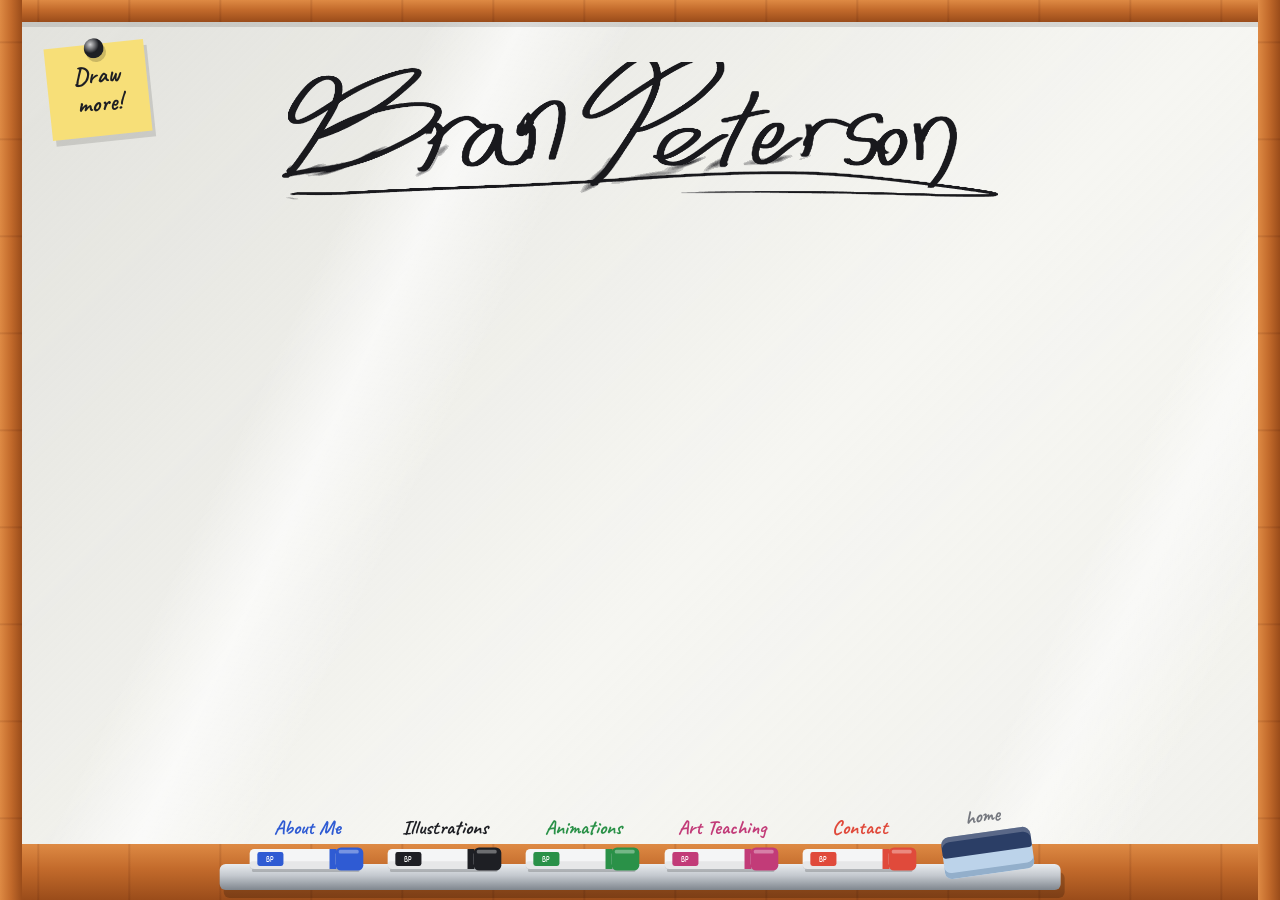
==== commit d0d1c415: "Add Bran's work, process rewind and teaching projects" ====
--- a/index.html
+++ b/index.html
@@ -82,12 +82,16 @@
     <div class="screenwrap">
       <div><div class="screen" id="reel"></div><p class="reelcap" id="reelcap"></p></div>
       <div class="reelside"><div class="postit big" id="animnote"><span class="mag"></span></div>
-        <p class="hs c-green sidehand">loops, GIFs,<br>title cards</p></div>
+        <p class="hs c-green sidehand" id="sidehand"></p></div>
     </div>
-    <div class="h2 c-green"><h3 class="mh">Shorts &amp; loops</h3><span class="squig"></span></div>
-    <div class="strip" id="strip"></div>
-    <div class="h2 c-green"><h3 class="mh">How a shot gets made</h3><span class="squig"></span></div>
-    <div class="process" id="process"></div>
+    <div id="clipsblock">
+      <div class="h2 c-green"><h3 class="mh">Shorts &amp; loops</h3><span class="squig"></span></div>
+      <div class="strip" id="strip"></div>
+    </div>
+    <div id="processblock">
+      <div class="h2 c-green"><h3 class="mh">How a shot gets made</h3><span class="squig"></span></div>
+      <div class="process" id="process"></div>
+    </div>
   </section>
 
   <!-- ============ ART TEACHING ============ -->
@@ -105,7 +109,7 @@
     <div class="h2 c-magenta"><h3 class="mh">Teaching philosophy</h3><span class="squig"></span></div>
     <div class="philosophy">
       <figure class="bubble" id="quote"></figure>
-      <ol class="principles" id="principles"></ol>
+      <div><ol class="principles" id="principles"></ol><p class="fullpdf" id="fullpdf"></p></div>
     </div>
 
     <!-- Classroom photos -->
@@ -113,8 +117,8 @@
       <span class="postit blue small tilt-r">photos shared<br>with permission</span></div>
     <div class="clothesline" id="classroom"></div>
 
-    <div class="h2 c-magenta"><h3 class="mh">Lesson plans</h3><span class="squig"></span></div>
-    <div class="lessons" id="lessons"></div>
+    <div class="h2 c-magenta"><h3 class="mh">Projects</h3><span class="squig"></span></div>
+    <div class="projects" id="projects"></div>
 
     <div class="h2 c-magenta"><h3 class="mh">Student work</h3><span class="squig"></span></div>
     <div class="wall" id="wall"></div>
@@ -128,7 +132,7 @@
     <div class="aboutgrid">
       <div class="polaroid"><span class="mag" style="--c:var(--blue)"></span><div class="ph" id="aboutphoto"></div><span class="cap">me, probably drawing</span></div>
       <div><div class="bio" id="bio"></div>
-        <h3 class="mh h-sm">Tools I use</h3><div class="tools" id="tools"></div></div>
+        <div id="toolsblock"><h3 class="mh h-sm">Tools I use</h3><div class="tools" id="tools"></div></div></div>
     </div>
     <div class="h2"><h3 class="mh">So far</h3></div>
     <div class="timeline" id="timeline"></div>
@@ -165,10 +169,22 @@
 <canvas id="ink" aria-hidden="true"></canvas>
 
 <div class="lb" id="lb" role="dialog" aria-modal="true" aria-label="Enlarged image" hidden>
-  <button class="nav" id="lbprev" type="button" aria-label="Previous">&larr; prev</button>
-  <div class="sheet lbsheet"><span class="mag"></span><span class="mag m2" style="--c:var(--blue)"></span><div id="lbart"></div></div>
-  <div class="lbpost" id="lbinfo"></div>
-  <button class="nav" id="lbnext" type="button" aria-label="Next">next &rarr;</button>
+  <div class="lbscroll" id="lbscroll" tabindex="-1">
+    <div class="lbmain">
+      <button class="nav" id="lbprev" type="button" aria-label="Previous">&larr; prev</button>
+      <div class="lbcenter">
+        <div class="sheet lbsheet" id="lbsheet"><span class="mag"></span><span class="mag m2" style="--c:var(--blue)"></span><div id="lbart"></div><span class="vhs" id="vhs" aria-hidden="true"></span></div>
+        <div class="rwbar" id="rwbar" hidden>
+          <button class="rwplay postit" id="rwplay" type="button"><span class="mag" style="--c:var(--red)"></span><span id="rwplaytxt">&#9664;&#9664; watch it rewind</span></button>
+          <button class="rwdown" id="rwdown" type="button"><span id="rwdowntxt">rewind the process</span>
+            <svg viewBox="0 0 40 64" aria-hidden="true"><path d="M20 4 C 18 22 22 38 20 58 M8 44 L20 59 L32 44"/></svg></button>
+        </div>
+      </div>
+      <div class="lbpost" id="lbinfo"></div>
+      <button class="nav" id="lbnext" type="button" aria-label="Next">next &rarr;</button>
+    </div>
+    <section class="rewind" id="rewind" hidden aria-label="Process, from the finished piece back to the first sketch"></section>
+  </div>
   <button class="nav x" id="lbx" type="button">esc to close &times;</button>
 </div>
 
--- a/css/style.css
+++ b/css/style.css
@@ -156,6 +156,7 @@
 .preview{max-width:1300px;margin:20px auto 0;display:grid;grid-template-columns:minmax(220px,1fr) 2.6fr;gap:40px;align-items:start;padding:50px 0;border-top:3px dashed rgba(0,0,0,.06)}
 .preview .pv-pieces{display:grid;grid-template-columns:repeat(3,1fr);gap:34px;align-items:start}
 .preview .mh{font-size:clamp(34px,3.6vw,52px)}
+.pv{display:block;text-decoration:none;color:inherit}
 .see{display:inline-block;margin-top:22px;font-family:var(--fs);font-weight:700;font-size:28px;text-decoration:none;padding:6px 20px;
   border:3px solid currentColor;border-radius:4px 10px 5px 12px/10px 4px 12px 5px;transition:transform .15s}
 .see:hover{transform:rotate(-2deg)}
@@ -195,15 +196,67 @@
 .h2-row{display:flex;justify-content:space-between;align-items:flex-end;gap:20px;flex-wrap:wrap}
 
 /* lightbox */
-.lb{position:fixed;inset:0;z-index:40;background:rgba(30,31,36,.62);display:flex;align-items:center;justify-content:center;gap:40px;padding:40px 60px}
+.lb{position:fixed;inset:0;z-index:90;background:rgba(28,29,34,.9)}
 .lb[hidden]{display:none}
-.lbsheet{width:min(58vw,680px);transform:rotate(-1deg)}
-.lbsheet img{max-height:66vh;object-fit:contain;margin:0 auto}
+.lbscroll{position:absolute;inset:0;overflow-y:auto;overflow-x:hidden;overscroll-behavior:contain;outline:none;scroll-behavior:smooth}
+.lbmain{min-height:100%;display:flex;align-items:center;justify-content:center;gap:40px;padding:56px 60px 40px}
+.lbcenter{display:flex;flex-direction:column;align-items:center;gap:26px;min-width:0}
+.lbsheet{width:min(56vw,680px);transform:rotate(-1deg);position:relative;overflow:hidden}
+.lbsheet img{max-height:60vh;width:100%;object-fit:contain;margin:0 auto;transition:opacity .16s}
 .lbsheet .ph-art{--ar:1/1}
-.lbpost{background:var(--postit);width:260px;padding:30px 24px;font-family:var(--fs);font-weight:700;font-size:28px;line-height:1.25;transform:rotate(3deg);box-shadow:4px 6px 0 rgba(0,0,0,.12);position:relative}
+.lbpost{background:var(--postit);width:260px;flex:none;padding:30px 24px;font-family:var(--fs);font-weight:700;font-size:28px;line-height:1.25;transform:rotate(3deg);box-shadow:4px 6px 0 rgba(0,0,0,.12);position:relative}
 .lbpost small{display:block;font-size:20px;color:#6B6E74;margin-top:14px}
+.lbpost .note{display:block;font-family:var(--fb);font-weight:400;font-size:19px;line-height:1.35;color:#4B4E55;margin-top:12px}
 .lb .nav{font-family:var(--fs);font-weight:700;font-size:32px;color:#fff;background:none;border:0;cursor:pointer;white-space:nowrap}
-.lb .x{position:absolute;right:50px;top:36px;font-size:26px}
+.lb .x{position:absolute;right:50px;top:30px;font-size:26px;z-index:2}
+
+/* process rewind (lightbox) */
+.rwbar{display:flex;align-items:center;gap:34px;flex-wrap:wrap;justify-content:center}
+.rwbar[hidden]{display:none}
+.rwplay{font-size:24px;padding:12px 20px 10px;cursor:pointer;transform:rotate(-2deg);transition:transform .15s}
+.rwplay:hover{transform:rotate(0) translateY(-3px)}
+.rwplay .mag{width:18px;height:18px;margin-left:-9px;top:-7px}
+.rwdown{font-family:var(--fs);font-weight:700;font-size:28px;color:#fff;background:none;border:0;cursor:pointer;display:flex;flex-direction:column;align-items:center;gap:2px;line-height:1.1}
+.rwdown small{font-family:var(--fb);font-weight:400;font-size:17px;color:#C9CBCF}
+.rwdown svg{width:34px;height:56px;fill:none;stroke:#fff;stroke-width:4;stroke-linecap:round;stroke-linejoin:round;animation:bob 1.6s ease-in-out infinite}
+.rwdown:hover svg{stroke:var(--postit)}
+.vhs{position:absolute;left:16px;top:16px;z-index:3;background:rgba(20,20,24,.78);color:#fff;font:700 15px/1 ui-monospace,"Courier New",monospace;letter-spacing:.12em;padding:7px 10px;border-radius:3px;opacity:0;transition:opacity .2s;pointer-events:none;text-transform:uppercase}
+.lbsheet.rewinding .vhs,.lbsheet.rewound .vhs{opacity:1}
+.lbsheet.rewinding::after{content:"";position:absolute;inset:0;z-index:2;pointer-events:none;
+  background:repeating-linear-gradient(180deg,rgba(255,255,255,.06) 0 2px,transparent 2px 5px);animation:tracking .35s steps(3) infinite}
+.lbsheet.rewinding img{filter:saturate(.85) contrast(1.05);transform:translateX(var(--jx,0))}
+@keyframes tracking{0%{transform:translateY(0)}100%{transform:translateY(-12px)}}
+.rewind{max-width:780px;margin:10px auto 0;padding:10px 40px 90px 96px;position:relative}
+.rewind[hidden]{display:none}
+.rewind::before{content:"";position:absolute;left:52px;top:36px;bottom:170px;border-left:4px dashed rgba(255,255,255,.5)}
+.rwhead{color:#fff;margin:0 0 34px -44px}
+.rwhead .mh{font-size:clamp(30px,3.6vw,46px);color:#fff}
+.rwhead p{font-size:21px;color:#D5D7DB;margin:8px 0 0}
+.rstep{position:relative;margin:0 0 64px}
+.rstep::before{content:"";position:absolute;left:-58px;top:6px;width:28px;height:28px;border-radius:50%;
+  background:radial-gradient(circle at 35% 30%,rgba(255,255,255,.8),transparent 45%),var(--c,var(--postit));box-shadow:2px 4px 0 rgba(0,0,0,.25)}
+.rstep .rcount{display:block;font:700 14px/1 ui-monospace,"Courier New",monospace;letter-spacing:.14em;color:#C9CBCF;text-transform:uppercase;margin:4px 0 6px}
+.rstep .rlabel{display:block;font-family:var(--fs);font-weight:700;font-size:32px;color:#fff;line-height:1.1}
+.rstep .rnote{display:block;font-size:20px;color:#D5D7DB;margin:6px 0 0;max-width:56ch}
+.rstep .sheet{margin-top:16px;cursor:default}
+.rstep .sheet img{max-height:72vh;width:100%;object-fit:contain}
+.rend{text-align:center;color:#fff;margin-left:-56px}
+.rend .mh{font-size:clamp(28px,3vw,40px);color:#fff}
+.rend button{margin-top:18px;font-family:var(--fs);font-weight:700;font-size:26px;background:var(--postit);color:var(--ink);border:0;padding:10px 20px;box-shadow:3px 5px 0 rgba(0,0,0,.2);cursor:pointer;transform:rotate(-2deg)}
+/* little "rewind" badge on gallery pieces that have process shots */
+.has-process{position:absolute;right:12px;bottom:12px;z-index:2;background:var(--postit);font-family:var(--fs);font-weight:700;font-size:18px;padding:4px 10px;box-shadow:2px 3px 0 rgba(0,0,0,.15);transform:rotate(3deg);color:var(--ink)}
+
+/* teaching projects */
+.projects{max-width:1300px;margin:34px auto 0;display:grid;grid-template-columns:repeat(auto-fit,minmax(260px,1fr));gap:48px 40px}
+.project{display:flex;flex-direction:column;gap:10px}
+.project .sheet{padding:12px}
+.project .sheet img{aspect-ratio:4/3;object-fit:cover}
+.project h4{margin:8px 0 0;font-family:var(--fs);font-weight:700;font-size:32px;line-height:1.05;color:var(--magenta)}
+.project .grade{align-self:flex-start;font-size:19px;padding:5px 12px;transform:rotate(-2deg)}
+.project p{margin:0;font-size:20px;line-height:1.4;color:var(--body)}
+.project .more{align-self:flex-start;font-family:var(--fs);font-weight:700;font-size:24px;color:var(--magenta);background:none;border:0;padding:0;cursor:pointer;text-decoration:underline;text-underline-offset:4px}
+.fullpdf{margin:26px 0 0 66px}
+.fullpdf a{font-family:var(--fs);font-weight:700;font-size:26px;color:var(--magenta)}
 
 /* animations ------------------------------------------------------- */
 .screenwrap{max-width:1300px;margin:50px auto 0;display:grid;grid-template-columns:3fr 1fr;gap:44px;align-items:start}
@@ -392,8 +445,9 @@
   #drawmore{width:64px;height:58px;font-size:15px;left:20px;top:22px;transition:transform .3s}
   body.scrolled:not(.drawing) #drawmore{transform:translateY(-140px) rotate(-6deg)}
   .shead{padding-left:80px}
-  .lb{flex-direction:column;gap:16px;padding:60px 20px}.lbsheet{width:88vw}.lbpost{width:auto;font-size:22px;padding:16px}
-  .lb .x{right:20px;top:16px}
+  .lbmain{flex-direction:column;gap:18px;padding:64px 16px 30px}.lbsheet{width:88vw}.lbpost{width:auto;max-width:88vw;font-size:22px;padding:16px}
+  .lb .x{right:20px;top:14px}
+  .rewind{padding:10px 16px 80px 52px}.rewind::before{left:22px}.rstep::before{left:-44px;width:22px;height:22px}.rwhead,.rend{margin-left:-30px}
   .menu{transform:none}
   .oval{padding:40px 36px;font-size:24px}
 }
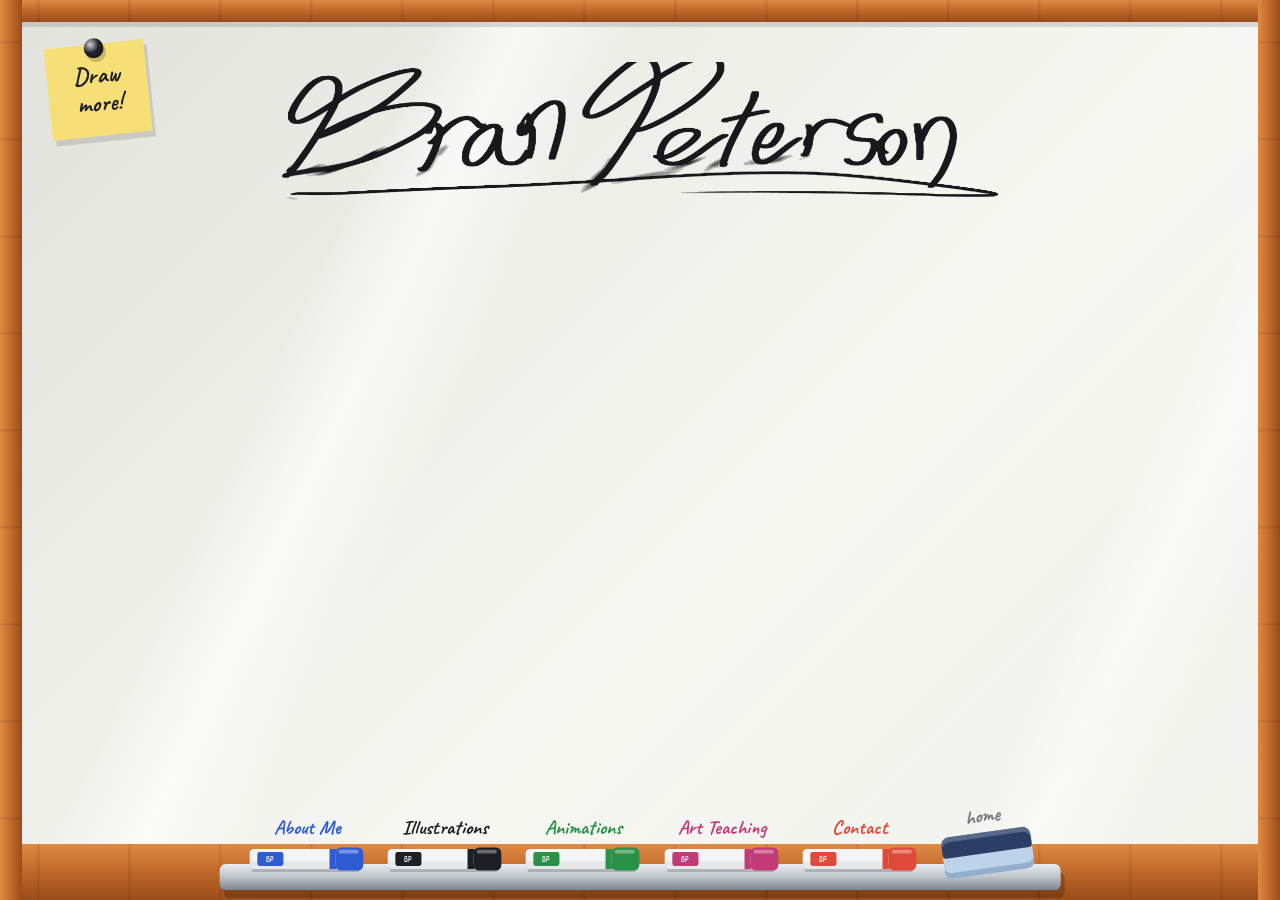
==== commit d17edd16: "Add the animatic section and award to the Animations page" ====
--- a/index.html
+++ b/index.html
@@ -82,7 +82,15 @@
     <div class="screenwrap">
       <div><div class="screen" id="reel"></div><p class="reelcap" id="reelcap"></p></div>
       <div class="reelside"><div class="postit big" id="animnote"><span class="mag"></span></div>
+        <div class="award" id="award" hidden></div>
         <p class="hs c-green sidehand" id="sidehand"></p></div>
+    </div>
+    <div id="animaticblock">
+      <div class="h2 c-green"><h3 class="mh">The animatic</h3><span class="squig"></span></div>
+      <div class="animatic">
+        <div><div class="screen small" id="reel2"></div><p class="reelcap" id="reelcap2"></p></div>
+        <p class="hs c-green animnote2" id="animnote2"></p>
+      </div>
     </div>
     <div id="clipsblock">
       <div class="h2 c-green"><h3 class="mh">Shorts &amp; loops</h3><span class="squig"></span></div>
--- a/css/style.css
+++ b/css/style.css
@@ -269,6 +269,18 @@
 .reelcap .mh{font-size:40px}.reelcap .hs{font-size:26px;color:var(--grey)}
 .reelside{padding-top:30px}
 .sidehand{font-size:30px;margin-top:44px}
+/* award ribbon next to the trailer */
+.award{position:relative;margin:40px 0 0 6px;padding:16px 18px 16px 74px;border:3px solid var(--ink);border-radius:14px 10px 16px 9px;font-family:var(--fs);font-size:22px;line-height:1.2;color:var(--body);transform:rotate(-2deg);background:rgba(255,255,255,.55)}
+.award b{display:block;font-size:26px;color:var(--ink)}
+.award .ribbon{position:absolute;left:16px;top:50%;width:42px;height:42px;margin-top:-30px;border-radius:50%;background:radial-gradient(circle at 35% 30%,#FFE9A8,#E3B23C 60%,#B9861E);box-shadow:0 0 0 4px #F3D27A}
+.award .ribbon::before,.award .ribbon::after{content:"";position:absolute;top:34px;width:14px;height:24px;background:var(--red);clip-path:polygon(0 0,100% 0,100% 100%,50% 75%,0 100%)}
+.award .ribbon::before{left:6px;transform:rotate(14deg)}.award .ribbon::after{right:6px;transform:rotate(-14deg)}
+/* the animatic, in its own section under the trailer */
+.animatic{max-width:1300px;margin:20px auto 0;display:grid;grid-template-columns:2fr 1fr;gap:44px;align-items:center}
+.screen.small{outline-width:3px}
+.animnote2{font-size:28px;line-height:1.3;margin:0;transform:rotate(-1.5deg)}
+.gallery-empty{text-align:center;font-size:30px;color:var(--grey);margin:40px auto 60px}
+.bio a{color:var(--blue);text-decoration:underline;text-decoration-thickness:2px;text-underline-offset:4px}
 .strip{max-width:1300px;margin:34px auto 0;background:#1B1C1F;padding:40px 22px;display:grid;grid-template-columns:repeat(4,1fr);gap:22px;position:relative;transform:rotate(-.5deg)}
 .strip::before,.strip::after{content:"";position:absolute;left:12px;right:12px;height:14px;background:repeating-linear-gradient(90deg,var(--board) 0 18px,transparent 18px 34px);border-radius:2px}
 .strip::before{top:13px}.strip::after{bottom:13px}
@@ -435,7 +447,7 @@
   .preview{grid-template-columns:1fr;gap:24px}
   .preview .pv-pieces{grid-template-columns:1fr 1fr}
   .preview .pv-pieces > :nth-child(3){display:none}
-  .screenwrap,.teachtop{grid-template-columns:1fr}
+  .screenwrap,.teachtop,.animatic{grid-template-columns:1fr}
   .strip,.stripcaps,.lessons,.wall{grid-template-columns:1fr 1fr}
   .process{grid-template-columns:1fr}.process .arr{transform:rotate(90deg);margin:6px auto}
   .timeline{grid-template-columns:1fr 1fr;row-gap:70px}
@@ -455,3 +467,5 @@
   .lessons,.wall{grid-template-columns:1fr}
 }
 @media (prefers-reduced-motion:reduce){*,*::before,*::after{animation-duration:1ms!important;animation-iteration-count:1!important;transition-duration:1ms!important}}
+/* phones: the timeline entries are paragraphs now, so stack them */
+@media (max-width:560px){ .timeline{grid-template-columns:1fr;row-gap:96px} .award{margin-left:0} }
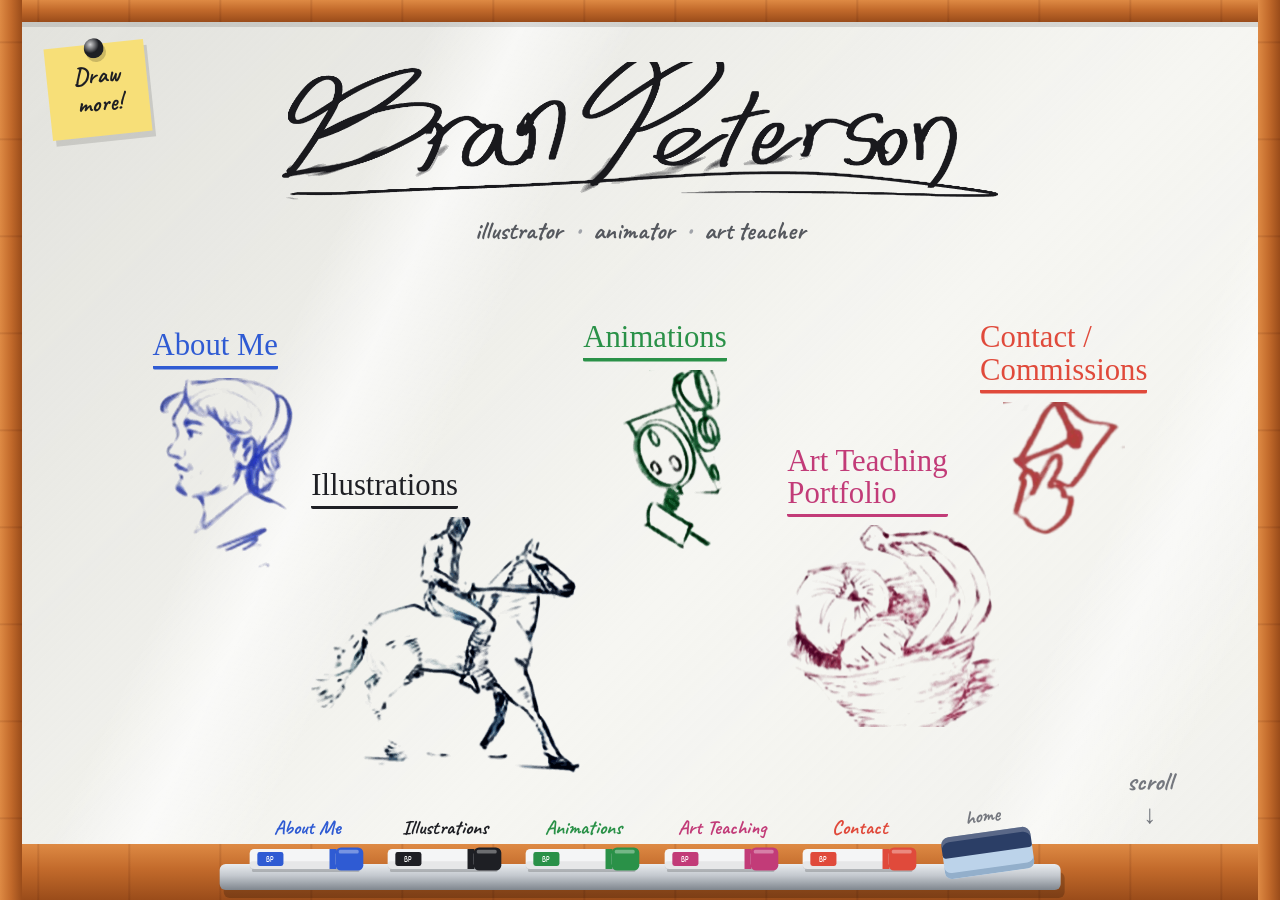
==== commit 111bf6e3: "Add the Mind of Their Own website link" ====
--- a/index.html
+++ b/index.html
@@ -83,6 +83,7 @@
       <div><div class="screen" id="reel"></div><p class="reelcap" id="reelcap"></p></div>
       <div class="reelside"><div class="postit big" id="animnote"><span class="mag"></span></div>
         <div class="award" id="award" hidden></div>
+        <a class="sitelink postit green" id="sitelink" target="_blank" rel="noopener" hidden></a>
         <p class="hs c-green sidehand" id="sidehand"></p></div>
     </div>
     <div id="animaticblock">
--- a/css/style.css
+++ b/css/style.css
@@ -275,6 +275,8 @@
 .award .ribbon{position:absolute;left:16px;top:50%;width:42px;height:42px;margin-top:-30px;border-radius:50%;background:radial-gradient(circle at 35% 30%,#FFE9A8,#E3B23C 60%,#B9861E);box-shadow:0 0 0 4px #F3D27A}
 .award .ribbon::before,.award .ribbon::after{content:"";position:absolute;top:34px;width:14px;height:24px;background:var(--red);clip-path:polygon(0 0,100% 0,100% 100%,50% 75%,0 100%)}
 .award .ribbon::before{left:6px;transform:rotate(14deg)}.award .ribbon::after{right:6px;transform:rotate(-14deg)}
+.sitelink{display:inline-block;margin:34px 0 0 10px;font-size:24px;text-decoration:none;transform:rotate(2.5deg);transition:transform .2s}
+.sitelink:hover,.sitelink:focus-visible{transform:rotate(0) scale(1.04)}
 /* the animatic, in its own section under the trailer */
 .animatic{max-width:1300px;margin:20px auto 0;display:grid;grid-template-columns:2fr 1fr;gap:44px;align-items:center}
 .screen.small{outline-width:3px}
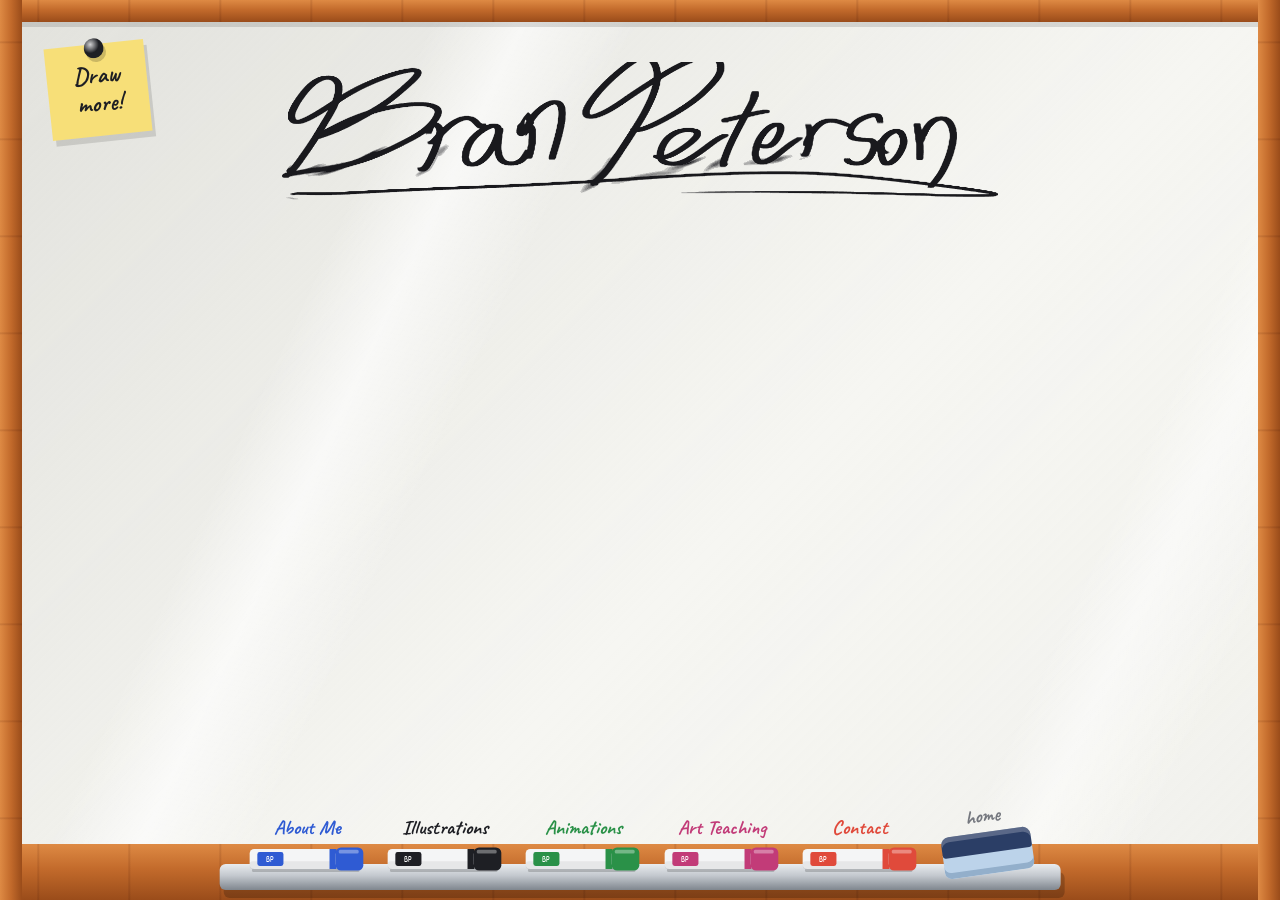
==== commit f32c83f8: "Add the storyboards section to the Animations page" ====
--- a/index.html
+++ b/index.html
@@ -93,6 +93,16 @@
         <p class="hs c-green animnote2" id="animnote2"></p>
       </div>
     </div>
+    <div id="boardsblock">
+      <div class="h2 c-green"><h3 class="mh">The storyboards</h3><span class="squig"></span></div>
+      <p class="hs c-green boardsnote" id="boardsnote"></p>
+      <div class="boards">
+        <button class="bnav" id="bprev" type="button" aria-label="Previous storyboard page">&larr;</button>
+        <div class="boardframe"><div class="boardtrack" id="boardtrack" tabindex="0" role="region" aria-label="Storyboard pages, scroll sideways"></div></div>
+        <button class="bnav" id="bnext" type="button" aria-label="Next storyboard page">&rarr;</button>
+      </div>
+      <p class="boardcount hs" id="boardcount" aria-live="polite"></p>
+    </div>
     <div id="clipsblock">
       <div class="h2 c-green"><h3 class="mh">Shorts &amp; loops</h3><span class="squig"></span></div>
       <div class="strip" id="strip"></div>
--- a/css/style.css
+++ b/css/style.css
@@ -281,6 +281,19 @@
 .animatic{max-width:1300px;margin:20px auto 0;display:grid;grid-template-columns:2fr 1fr;gap:44px;align-items:center}
 .screen.small{outline-width:3px}
 .animnote2{font-size:28px;line-height:1.3;margin:0;transform:rotate(-1.5deg)}
+/* storyboards: a dark film strip you scroll sideways */
+.boardsnote{font-size:28px;line-height:1.3;max-width:900px;margin:10px 0 0;transform:rotate(-1deg)}
+.boards{position:relative;max-width:min(1100px,calc((100vh - 340px) * 4 / 3 + 130px));margin:30px auto 0;display:grid;grid-template-columns:auto 1fr auto;align-items:center;gap:14px}
+.boardframe{position:relative;min-width:0;background:#1B1C1F;padding:40px 0 34px;transform:rotate(-.4deg);box-shadow:4px 8px 0 rgba(0,0,0,.12)}
+.boardframe::before,.boardframe::after{content:"";position:absolute;left:12px;right:12px;height:14px;background:repeating-linear-gradient(90deg,var(--board) 0 18px,transparent 18px 34px);border-radius:2px;pointer-events:none}
+.boardframe::before{top:13px}.boardframe::after{bottom:13px}
+.boardtrack{display:flex;overflow-x:auto;scroll-snap-type:x mandatory;scroll-behavior:smooth;scrollbar-width:thin;scrollbar-color:#55585E #1B1C1F;outline-offset:10px;padding-bottom:12px}
+.boardpage{flex:0 0 100%;scroll-snap-align:center;border:0;background:none;padding:0 22px;cursor:zoom-in;display:block}
+.boardpage img{display:block;width:100%;aspect-ratio:4/3;object-fit:contain;background:#000}
+.bnav{font-family:var(--fs);font-size:40px;font-weight:700;color:var(--green);background:none;border:0;cursor:pointer;padding:6px 10px;transition:transform .15s}
+.bnav:hover:not(:disabled){transform:scale(1.2)}.bnav:disabled{opacity:.25;cursor:default}
+.boardcount{text-align:center;font-size:26px;color:var(--grey);margin:16px 0 0}
+.boardcount span{letter-spacing:4px;color:var(--green);margin-left:8px}
 .gallery-empty{text-align:center;font-size:30px;color:var(--grey);margin:40px auto 60px}
 .bio a{color:var(--blue);text-decoration:underline;text-decoration-thickness:2px;text-underline-offset:4px}
 .strip{max-width:1300px;margin:34px auto 0;background:#1B1C1F;padding:40px 22px;display:grid;grid-template-columns:repeat(4,1fr);gap:22px;position:relative;transform:rotate(-.5deg)}
@@ -470,4 +483,4 @@
 }
 @media (prefers-reduced-motion:reduce){*,*::before,*::after{animation-duration:1ms!important;animation-iteration-count:1!important;transition-duration:1ms!important}}
 /* phones: the timeline entries are paragraphs now, so stack them */
-@media (max-width:560px){ .timeline{grid-template-columns:1fr;row-gap:96px} .award{margin-left:0} }
+@media (max-width:560px){ .boards{grid-template-columns:1fr} .bnav{display:none} .boardpage{padding:0 10px} .timeline{grid-template-columns:1fr;row-gap:96px} .award{margin-left:0} }
